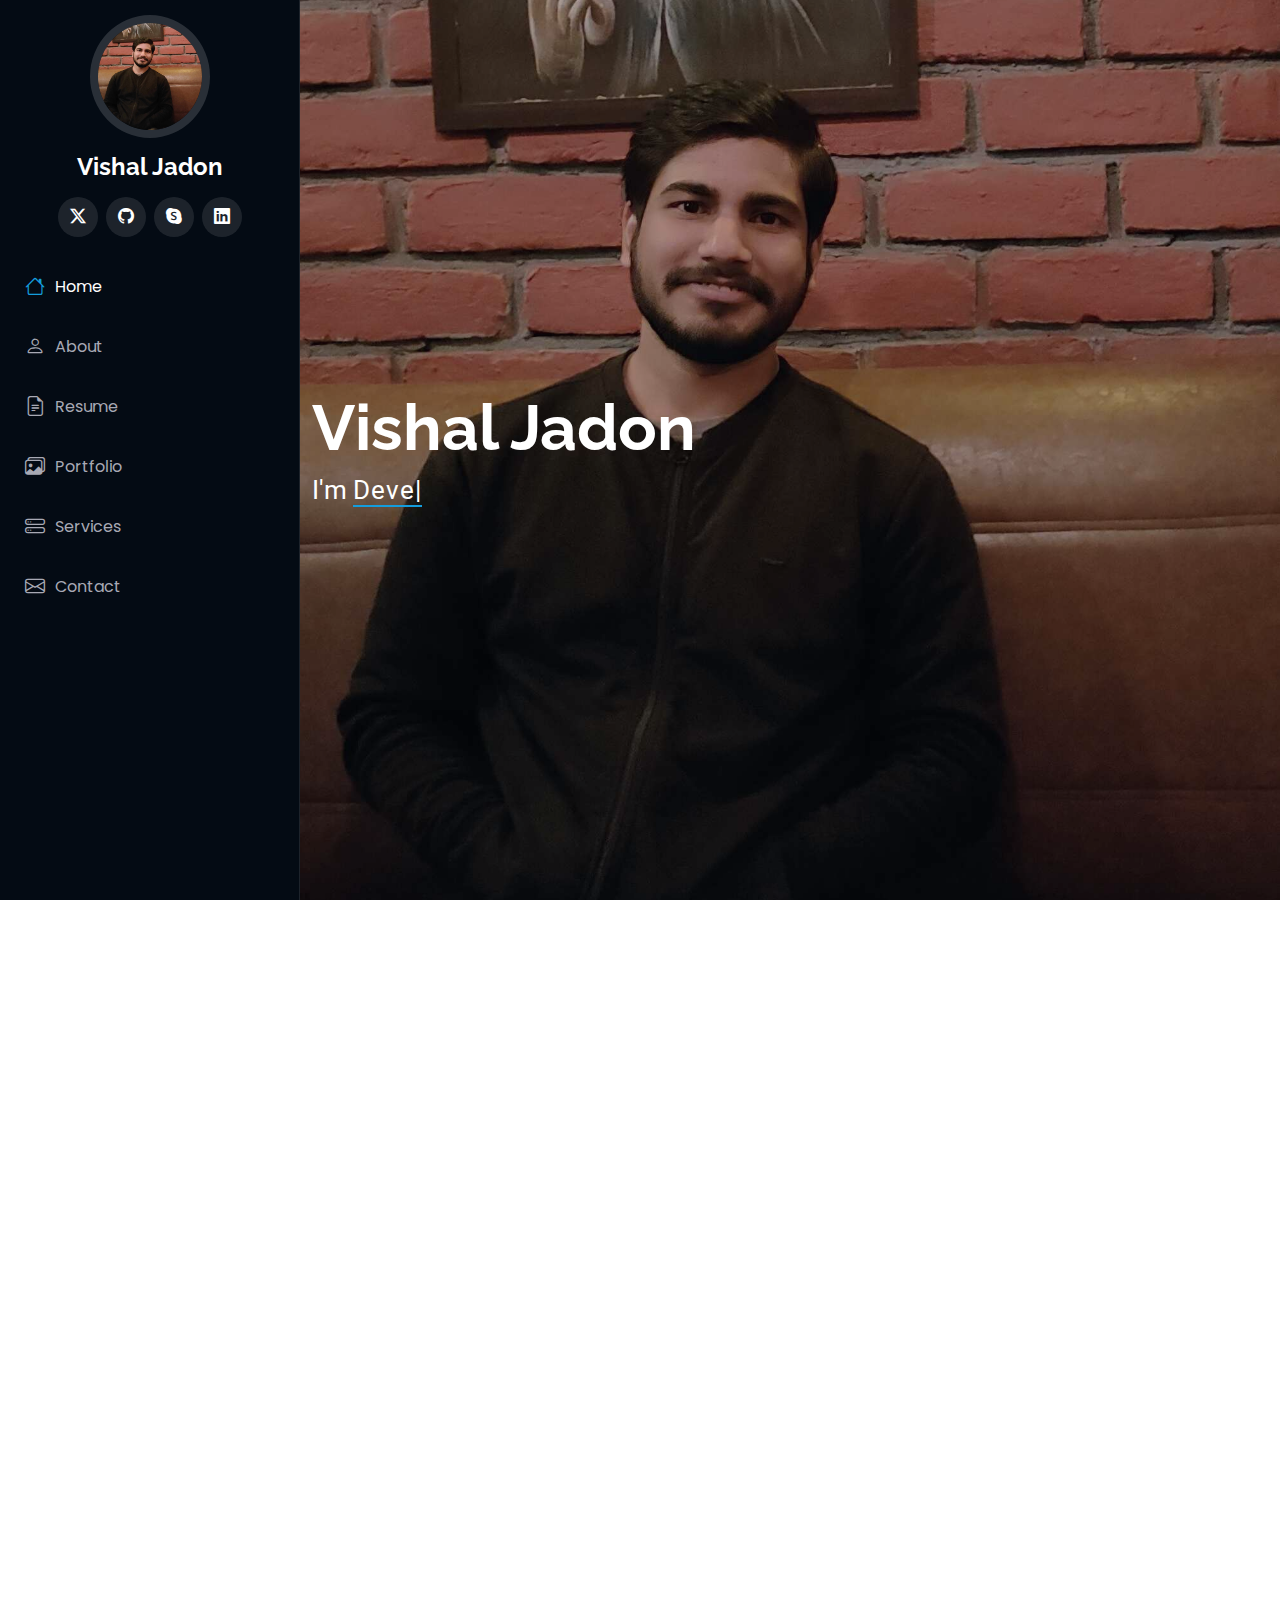
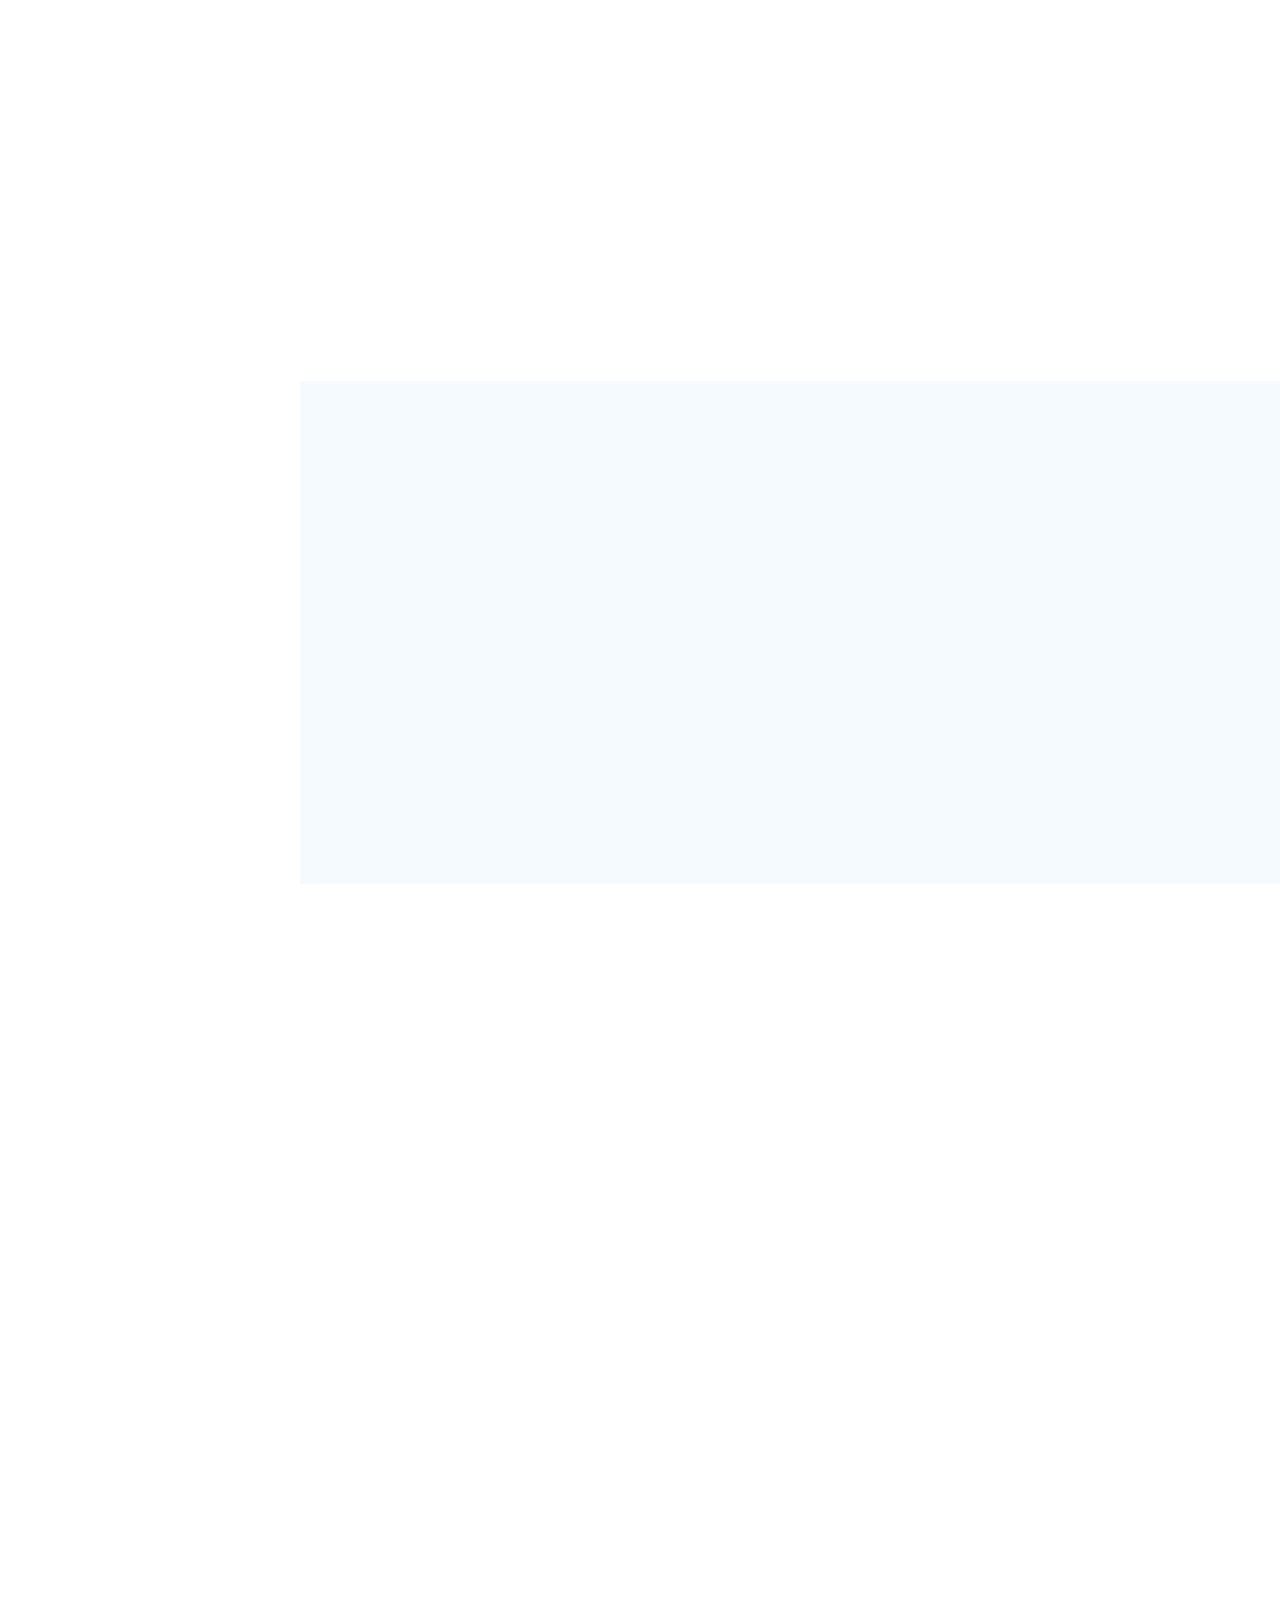
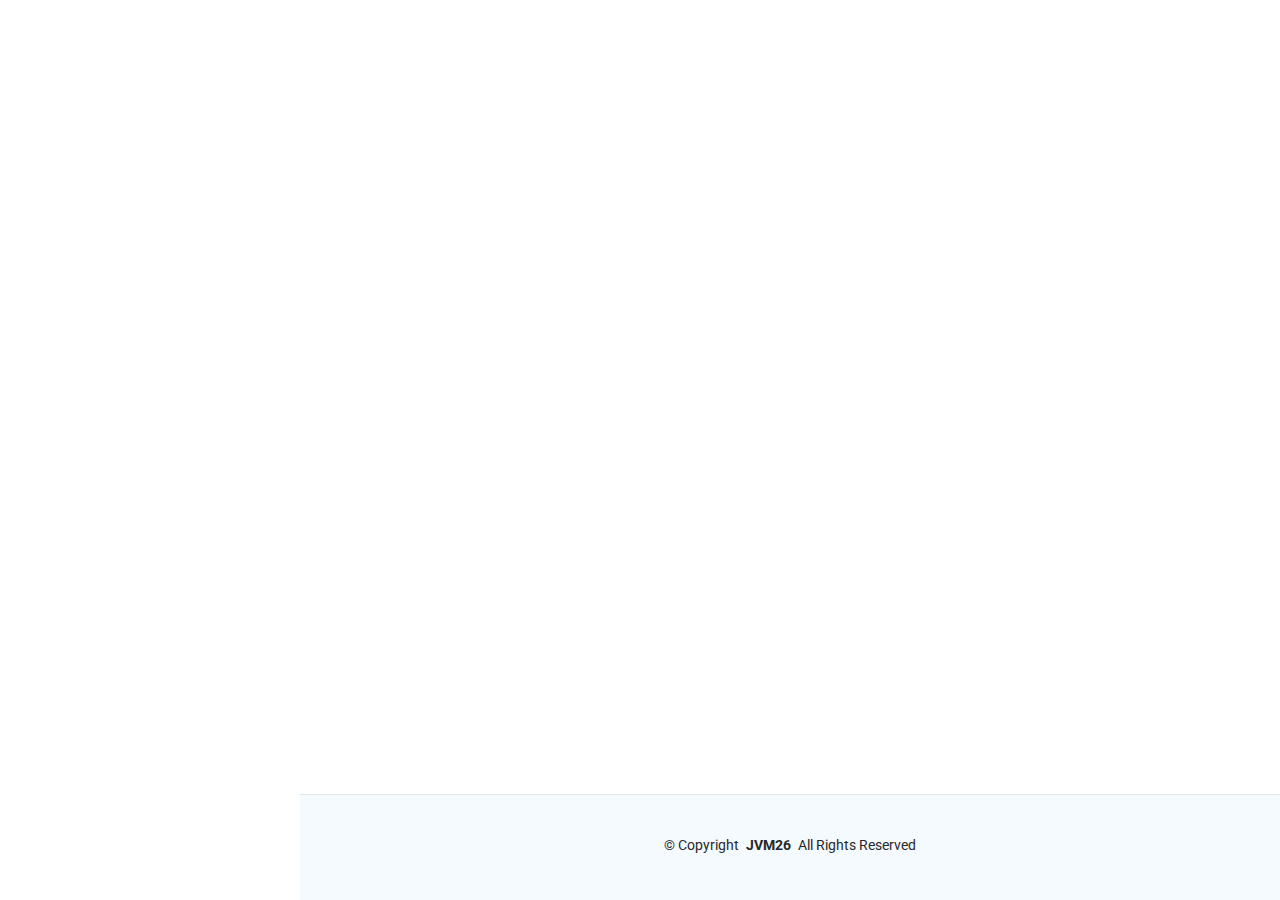
==== index.html @ 08cd3dbe "Merged unrelated histories" ====
<!DOCTYPE html>
<html lang="en">

<head>
  <meta charset="utf-8">
  <meta content="width=device-width, initial-scale=1.0" name="viewport">
  <title>Index - iPortfolio Bootstrap Template</title>
  <meta content="" name="description">
  <meta content="" name="keywords">

  <!-- Favicons -->
  <link href="assets/img/favicon.png" rel="icon">
  <link href="assets/img/apple-touch-icon.png" rel="apple-touch-icon">

  <!-- Fonts -->
  <link href="https://fonts.googleapis.com" rel="preconnect">
  <link href="https://fonts.gstatic.com" rel="preconnect" crossorigin>
  <link
    href="https://fonts.googleapis.com/css2?family=Roboto:ital,wght@0,100;0,300;0,400;0,500;0,700;0,900;1,100;1,300;1,400;1,500;1,700;1,900&family=Poppins:ital,wght@0,100;0,200;0,300;0,400;0,500;0,600;0,700;0,800;0,900;1,100;1,200;1,300;1,400;1,500;1,600;1,700;1,800;1,900&family=Raleway:ital,wght@0,100;0,200;0,300;0,400;0,500;0,600;0,700;0,800;0,900;1,100;1,200;1,300;1,400;1,500;1,600;1,700;1,800;1,900&display=swap"
    rel="stylesheet">

  <!-- Vendor CSS Files -->
  <link href="assets/vendor/bootstrap/css/bootstrap.min.css" rel="stylesheet">
  <link href="assets/vendor/bootstrap-icons/bootstrap-icons.css" rel="stylesheet">
  <link href="assets/vendor/aos/aos.css" rel="stylesheet">
  <link href="assets/vendor/glightbox/css/glightbox.min.css" rel="stylesheet">
  <link href="assets/vendor/swiper/swiper-bundle.min.css" rel="stylesheet">

  <!-- Main CSS File -->
  <link href="assets/css/main.css" rel="stylesheet">

  <!-- =======================================================
  * Template Name: iPortfolio
  * Template URL: https://bootstrapmade.com/iportfolio-bootstrap-portfolio-websites-template/
  * Updated: Jun 29 2024 with Bootstrap v5.3.3
  * Author: BootstrapMade.com
  * License: https://bootstrapmade.com/license/
  ======================================================== -->
</head>

<body class="index-page">

  <header id="header" class="header dark-background d-flex flex-column">
    <i class="header-toggle d-xl-none bi bi-list"></i>

    <div class="profile-img">
      <img src="assets/img/my-profile-img.jpg" alt="" class="img-fluid rounded-circle">
    </div>

    <a href="index.html" class="logo d-flex align-items-center justify-content-center">
      <!-- Uncomment the line below if you also wish to use an image logo -->
      <!-- <img src="assets/img/logo.png" alt=""> -->
      <h1 class="sitename">Vishal Jadon</h1>
    </a>

    <div class="social-links text-center">
      <a href="https://x.com/VishalT2050" class="twitter" target="_blank"><i class="bi bi-twitter-x"></i></a>
      <a href="https://github.com/vishuvj" target="_blank" class="github"><i class="bi bi-github"></i></a>
      <a href="https://join.skype.com/invite/tkbzYaJYuiQe" target="_blank" class="google-plus"><i
          class="bi bi-skype"></i></a>
      <a href="https://www.linkedin.com/in/vishal-jadon-115809195" target="_blank" class="linkedin"><i
          class="bi bi-linkedin"></i></a>
    </div>

    <nav id="navmenu" class="navmenu">
      <ul>
        <li><a href="#hero" class="active"><i class="bi bi-house navicon"></i>Home</a></li>
        <li><a href="#about"><i class="bi bi-person navicon"></i> About</a></li>
        <li><a href="#resume"><i class="bi bi-file-earmark-text navicon"></i> Resume</a></li>
        <li><a href="#portfolio"><i class="bi bi-images navicon"></i> Portfolio</a></li>
        <li><a href="#services"><i class="bi bi-hdd-stack navicon"></i> Services</a></li>
        <li class="dropdown" hidden><a href="#"><i class="bi bi-menu-button navicon"></i> <span>Dropdown</span> <i
              class="bi bi-chevron-down toggle-dropdown"></i></a>
          <ul>
            <li><a href="#">Dropdown 1</a></li>
            <li class="dropdown"><a href="#"><span>Deep Dropdown</span> <i
                  class="bi bi-chevron-down toggle-dropdown"></i></a>
              <ul>
                <li><a href="#">Deep Dropdown 1</a></li>
                <li><a href="#">Deep Dropdown 2</a></li>
                <li><a href="#">Deep Dropdown 3</a></li>
                <li><a href="#">Deep Dropdown 4</a></li>
                <li><a href="#">Deep Dropdown 5</a></li>
              </ul>
            </li>
            <li><a href="#">Dropdown 2</a></li>
            <li><a href="#">Dropdown 3</a></li>
            <li><a href="#">Dropdown 4</a></li>
          </ul>
        </li>
        <li><a href="#contact"><i class="bi bi-envelope navicon"></i> Contact</a></li>
      </ul>
    </nav>

  </header>

  <main class="main">

    <!-- Hero Section -->
    <section id="hero" class="hero section dark-background">

      <img src="assets/img/hero-bg.jpg" alt="" data-aos="fade-in" class="">

      <div class="container" data-aos="fade-up" data-aos-delay="100">
        <h2>Vishal Jadon</h2>
        <p>I'm <span class="typed" data-typed-items="Developer, Freelancer">Designer</span><span
            class="typed-cursor typed-cursor--blink" aria-hidden="true"></span><span
            class="typed-cursor typed-cursor--blink" aria-hidden="true"></span></p>
      </div>

    </section><!-- /Hero Section -->

    <!-- About Section -->
    <section id="about" class="about section">

      <!-- Section Title -->
      <div class="container section-title" data-aos="fade-up">
        <h2>About</h2>
        <p>Magnam dolores commodi suscipit. Necessitatibus eius consequatur ex aliquid fuga eum quidem. Sit sint
          consectetur velit. Quisquam quos quisquam cupiditate. Et nemo qui impedit suscipit alias ea. Quia fugiat sit
          in iste officiis commodi quidem hic quas.</p>
      </div><!-- End Section Title -->

      <div class="container" data-aos="fade-up" data-aos-delay="100">

        <div class="row gy-4 justify-content-center">
          <div class="col-lg-4">
            <img src="assets/img/my-profile-img.jpg" class="img-fluid" alt="">
          </div>
          <div class="col-lg-8 content">
            <h2>UI/UX Designer &amp; Web Developer.</h2>
            <p class="fst-italic py-3">
              Lorem ipsum dolor sit amet, consectetur adipiscing elit, sed do eiusmod tempor incididunt ut labore et
              dolore
              magna aliqua.
            </p>
            <div class="row">
              <div class="col-lg-6">
                <ul>
                  <li><i class="bi bi-chevron-right"></i> <strong>Birthday:</strong> <span>1 May 1995</span></li>
                  <li><i class="bi bi-chevron-right"></i> <strong>Website:</strong> <span>www.example.com</span></li>
                  <li><i class="bi bi-chevron-right"></i> <strong>Phone:</strong> <span>+123 456 7890</span></li>
                  <li><i class="bi bi-chevron-right"></i> <strong>City:</strong> <span>New York, USA</span></li>
                </ul>
              </div>
              <div class="col-lg-6">
                <ul>
                  <li><i class="bi bi-chevron-right"></i> <strong>Age:</strong> <span>30</span></li>
                  <li><i class="bi bi-chevron-right"></i> <strong>Degree:</strong> <span>Master</span></li>
                  <li><i class="bi bi-chevron-right"></i> <strong>Email:</strong> <span>email@example.com</span></li>
                  <li><i class="bi bi-chevron-right"></i> <strong>Freelance:</strong> <span>Available</span></li>
                </ul>
              </div>
            </div>
            <p class="py-3">
              Officiis eligendi itaque labore et dolorum mollitia officiis optio vero. Quisquam sunt adipisci omnis et
              ut. Nulla accusantium dolor incidunt officia tempore. Et eius omnis.
              Cupiditate ut dicta maxime officiis quidem quia. Sed et consectetur qui quia repellendus itaque neque.
            </p>
          </div>
        </div>

      </div>

    </section><!-- /About Section -->

    <!-- Stats Section -->
    <section id="stats" class="stats section">

      <div class="container" data-aos="fade-up" data-aos-delay="100">

        <div class="row gy-4">

          <!-- <div class="col-lg-3 col-md-6">
            <div class="stats-item">
              <i class="bi bi-emoji-smile"></i>
              <span data-purecounter-start="0" data-purecounter-end="232" data-purecounter-duration="1"
                class="purecounter"></span>
              <p><strong>Happy Clients</strong> <span>consequuntur quae</span></p>
            </div>
          </div> -->

          <div class="col-lg-3 col-md-6">
            <div class="stats-item">
              <i class="bi bi-journal-richtext"></i>
              <span data-purecounter-start="0" data-purecounter-end="4" data-purecounter-duration="1"
                class="purecounter"></span>
              <p><strong>Projects</strong> <span>adipisci atque cum quia aut</span></p>
            </div>
          </div>

        </div>

      </div>

    </section><!-- /Stats Section -->

    <!-- Skills Section -->
    <section id="skills" class="skills section light-background">

      <!-- Section Title -->
      <div class="container section-title" data-aos="fade-up">
        <h2>Skills</h2>
        <p>Necessitatibus eius consequatur ex aliquid fuga eum quidem sint consectetur velit</p>
      </div><!-- End Section Title -->

      <div class="container" data-aos="fade-up" data-aos-delay="100">

        <div class="row skills-content skills-animation">

          <div class="col-lg-6">

            <div class="progress">
              <span class="skill"><span>HTML</span> <i class="val">100%</i></span>
              <div class="progress-bar-wrap">
                <div class="progress-bar" role="progressbar" aria-valuenow="100" aria-valuemin="0" aria-valuemax="100">
                </div>
              </div>
            </div><!-- End Skills Item -->

            <div class="progress">
              <span class="skill"><span>CSS</span> <i class="val">90%</i></span>
              <div class="progress-bar-wrap">
                <div class="progress-bar" role="progressbar" aria-valuenow="90" aria-valuemin="0" aria-valuemax="100">
                </div>
              </div>
            </div><!-- End Skills Item -->

            <div class="progress">
              <span class="skill"><span>Java</span> <i class="val">75%</i></span>
              <div class="progress-bar-wrap">
                <div class="progress-bar" role="progressbar" aria-valuenow="75" aria-valuemin="0" aria-valuemax="100">
                </div>
              </div>
            </div><!-- End Skills Item -->

          </div>

          <div class="col-lg-6">

            <div class="progress">
              <span class="skill"><span>Kotlin</span> <i class="val">80%</i></span>
              <div class="progress-bar-wrap">
                <div class="progress-bar" role="progressbar" aria-valuenow="80" aria-valuemin="0" aria-valuemax="100">
                </div>
              </div>
            </div><!-- End Skills Item -->

            <div class="progress">
              <span class="skill"><span>XML</span> <i class="val">90%</i></span>
              <div class="progress-bar-wrap">
                <div class="progress-bar" role="progressbar" aria-valuenow="90" aria-valuemin="0" aria-valuemax="100">
                </div>
              </div>
            </div><!-- End Skills Item -->

            <div class="progress">
              <span class="skill"><span>Android Development</span> <i class="val">55%</i></span>
              <div class="progress-bar-wrap">
                <div class="progress-bar" role="progressbar" aria-valuenow="55" aria-valuemin="0" aria-valuemax="100">
                </div>
              </div>
            </div><!-- End Skills Item -->

          </div>

        </div>

      </div>

    </section><!-- /Skills Section -->

    <!-- Resume Section -->
    <section id="resume" class="resume section">

      <!-- Section Title -->
      <div class="container section-title" data-aos="fade-up">
        <h2>Resume</h2>
        <p>Dedicated Software Engineer with over 2 years of hands-on experience in Android development, specializing in
          Firebase integration and RESTful API implementation. Demonstrated proficiency in designing and developing
          robust, scalable mobile applications. Seeking to leverage expertise and drive innovation as part of the
          dynamic team at Appzlogic.</p>
      </div><!-- End Section Title -->

      <div class="container">

        <div class="row">

          <div class="col-lg-6" data-aos="fade-up" data-aos-delay="100">
            <h3 class="resume-title">Sumary</h3>

            <div class="resume-item pb-0">
              <h4>Brandon Johnson</h4>
              <p><em>Innovative and deadline-driven Graphic Designer with 3+ years of experience designing and
                  developing user-centered digital/print marketing material from initial concept to final, polished
                  deliverable.</em></p>
              <ul>
                <li>Portland par 127,Orlando, FL</li>
                <li>(123) 456-7891</li>
                <li>alice.barkley@example.com</li>
              </ul>
            </div><!-- Edn Resume Item -->

            <h3 class="resume-title">Education</h3>
            <div class="resume-item">
              <h4>Bachelor of Technology - Computer Science</h4>
              <h5>2018 - 2021</h5>
              <p><em>Maharshi Dayanand University, Rohtak, Haryana</em></p>
              <p>Qui deserunt veniam. Et sed aliquam labore tempore sed quisquam iusto autem sit. Ea vero voluptatum qui
                ut dignissimos deleniti nerada porti sand markend</p>
            </div><!-- Edn Resume Item -->

            <div class="resume-item">
              <h4>Polytechnic Diploma - Computer Science</h4>
              <h5>2015 - 2018</h5>
              <p><em>Himalayan University, Arunachal Pradesh</em></p>
              <p>Quia nobis sequi est occaecati aut. Repudiandae et iusto quae reiciendis et quis Eius vel ratione eius
                unde vitae rerum voluptates asperiores voluptatem Earum molestiae consequatur neque etlon sader mart
                dila</p>
            </div><!-- Edn Resume Item -->

          </div>

          <div class="col-lg-6" data-aos="fade-up" data-aos-delay="200">
            <h3 class="resume-title">Professional Experience</h3>
            <div class="resume-item">
              <h4>Software Developer</h4>
              <h5>2021 - Present</h5>
              <p><em>Noida - Uttar Pradesh, India</em></p>
              <ul>
                <li>Lead in the design, development, and implementation of the graphic, layout, and production
                  communication materials</li>
                <li>Delegate tasks to the 7 members of the design team and provide counsel on all aspects of the
                  project. </li>
                <li>Supervise the assessment of all graphic materials in order to ensure quality and accuracy of the
                  design</li>
                <li>Oversee the efficient use of production project budgets ranging from $2,000 - $25,000</li>
              </ul>
            </div><!-- Edn Resume Item -->

            <div class="resume-item">
              <h4>Graphic design specialist</h4>
              <h5>2017 - 2018</h5>
              <p><em>Stepping Stone Advertising, New York, NY</em></p>
              <ul>
                <li>Developed numerous marketing programs (logos, brochures,infographics, presentations, and
                  advertisements).</li>
                <li>Managed up to 5 projects or tasks at a given time while under pressure</li>
                <li>Recommended and consulted with clients on the most appropriate graphic design</li>
                <li>Created 4+ design presentations and proposals a month for clients and account managers</li>
              </ul>
            </div><!-- Edn Resume Item -->

          </div>

        </div>

      </div>

    </section><!-- /Resume Section -->

    <!-- Portfolio Section -->
    <section id="portfolio" class="portfolio section light-background">

      <!-- Section Title -->
      <div class="container section-title" data-aos="fade-up">
        <h2>Portfolio</h2>
        <p>Magnam dolores commodi suscipit. Necessitatibus eius consequatur ex aliquid fuga eum quidem. Sit sint
          consectetur velit. Quisquam quos quisquam cupiditate. Et nemo qui impedit suscipit alias ea. Quia fugiat sit
          in iste officiis commodi quidem hic quas.</p>
      </div><!-- End Section Title -->

      <div class="container">

        <div class="isotope-layout" data-default-filter="*" data-layout="masonry" data-sort="original-order">

          <ul class="portfolio-filters isotope-filters" data-aos="fade-up" data-aos-delay="100">
            <!-- <li data-filter="*" class="filter-active">All</li> -->
            <li data-filter=".filter-app">App</li>
            <!-- <li data-filter=".filter-product">Product</li>
            <li data-filter=".filter-branding">Branding</li>
            <li data-filter=".filter-books">Books</li> -->
          </ul><!-- End Portfolio Filters -->

          <div class="row gy-4 isotope-container" data-aos="fade-up" data-aos-delay="200">

            <div class="col-lg-4 col-md-6 portfolio-item isotope-item filter-app">
              <div class="portfolio-content h-100">
                <img src="assets/img/portfolio/app-1.png" class="img-fluid" alt="">
                <div class="portfolio-info">
                  <h4>Parkar Spot</h4>
                  <p>Parkar is a parking application, Where user can find parking nearby and upload </p>
                  <a href="assets/img/portfolio/app-1.jpg" title="App 1" data-gallery="portfolio-gallery-app"
                    class="glightbox preview-link"><i class="bi bi-zoom-in"></i></a>
                  <a href="portfolio-details.html" title="More Details" class="details-link"><i
                      class="bi bi-link-45deg"></i></a>
                </div>
              </div>
            </div><!-- End Portfolio Item -->

            <div class="col-lg-4 col-md-6 portfolio-item isotope-item filter-app">
              <div class="portfolio-content h-100">
                <img src="assets/img/portfolio/app-2.jpg" class="img-fluid" alt="">
                <div class="portfolio-info">
                  <h4>Turno</h4>
                  <p>Turno is a food order application</p>
                  <a href="assets/img/portfolio/app-2.jpg" title="App 2" data-gallery="portfolio-gallery-app"
                    class="glightbox preview-link"><i class="bi bi-zoom-in"></i></a>
                  <a href="portfolio-details.html" title="More Details" class="details-link"><i
                      class="bi bi-link-45deg"></i></a>
                </div>
              </div>
            </div><!-- End Portfolio Item -->


            <div class="col-lg-4 col-md-6 portfolio-item isotope-item filter-app">
              <div class="portfolio-content h-100">
                <img src="assets/img/portfolio/app-3.jpg" class="img-fluid" alt="">
                <div class="portfolio-info">
                  <h4>Wellness Wits</h4>
                  <p>Wellness is a Health care applicaiton</p>
                  <a href="assets/img/portfolio/app-3.jpg" title="App 3" data-gallery="portfolio-gallery-app"
                    class="glightbox preview-link"><i class="bi bi-zoom-in"></i></a>
                  <a href="portfolio-details.html" title="More Details" class="details-link"><i
                      class="bi bi-link-45deg"></i></a>
                </div>
              </div>
            </div><!-- End Portfolio Item -->
          </div><!-- End Portfolio Container -->

        </div>

      </div>

    </section><!-- /Portfolio Section -->

    <!-- Services Section -->
    <section id="services" class="services section">

      <!-- Section Title -->
      <div class="container section-title" data-aos="fade-up">
        <h2>Services</h2>
        <p>Magnam dolores commodi suscipit. Necessitatibus eius consequatur ex aliquid fuga eum quidem. Sit sint
          consectetur velit. Quisquam quos quisquam cupiditate. Et nemo qui impedit suscipit alias ea. Quia fugiat sit
          in iste officiis commodi quidem hic quas.</p>
      </div><!-- End Section Title -->

      <div class="container">

        <div class="row gy-4">

          <div class="col-lg-4 col-md-6 service-item d-flex" data-aos="fade-up" data-aos-delay="100">
            <div class="icon flex-shrink-0"><i class="bi bi-briefcase"></i></div>
            <div>
              <h4 class="title"><a href="service-details.html" class="stretched-link">Lorem Ipsum</a></h4>
              <p class="description">Voluptatum deleniti atque corrupti quos dolores et quas molestias excepturi sint
                occaecati cupiditate non provident</p>
            </div>
          </div>
          <!-- End Service Item -->

          <div class="col-lg-4 col-md-6 service-item d-flex" data-aos="fade-up" data-aos-delay="200">
            <div class="icon flex-shrink-0"><i class="bi bi-card-checklist"></i></div>
            <div>
              <h4 class="title"><a href="service-details.html" class="stretched-link">Dolor Sitema</a></h4>
              <p class="description">Minim veniam, quis nostrud exercitation ullamco laboris nisi ut aliquip ex ea
                commodo consequat tarad limino ata</p>
            </div>
          </div><!-- End Service Item -->

          <div class="col-lg-4 col-md-6 service-item d-flex" data-aos="fade-up" data-aos-delay="300">
            <div class="icon flex-shrink-0"><i class="bi bi-bar-chart"></i></div>
            <div>
              <h4 class="title"><a href="service-details.html" class="stretched-link">Sed ut perspiciatis</a></h4>
              <p class="description">Duis aute irure dolor in reprehenderit in voluptate velit esse cillum dolore eu
                fugiat nulla pariatur</p>
            </div>
          </div><!-- End Service Item -->

          <div class="col-lg-4 col-md-6 service-item d-flex" data-aos="fade-up" data-aos-delay="400">
            <div class="icon flex-shrink-0"><i class="bi bi-binoculars"></i></div>
            <div>
              <h4 class="title"><a href="service-details.html" class="stretched-link">Magni Dolores</a></h4>
              <p class="description">Excepteur sint occaecat cupidatat non proident, sunt in culpa qui officia deserunt
                mollit anim id est laborum</p>
            </div>
          </div><!-- End Service Item -->

          <div class="col-lg-4 col-md-6 service-item d-flex" data-aos="fade-up" data-aos-delay="500">
            <div class="icon flex-shrink-0"><i class="bi bi-brightness-high"></i></div>
            <div>
              <h4 class="title"><a href="service-details.html" class="stretched-link">Nemo Enim</a></h4>
              <p class="description">At vero eos et accusamus et iusto odio dignissimos ducimus qui blanditiis
                praesentium voluptatum deleniti atque</p>
            </div>
          </div><!-- End Service Item -->

          <div class="col-lg-4 col-md-6 service-item d-flex" data-aos="fade-up" data-aos-delay="600">
            <div class="icon flex-shrink-0"><i class="bi bi-calendar4-week"></i></div>
            <div>
              <h4 class="title"><a href="service-details.html" class="stretched-link">Eiusmod Tempor</a></h4>
              <p class="description">Et harum quidem rerum facilis est et expedita distinctio. Nam libero tempore, cum
                soluta nobis est eligendi</p>
            </div>
          </div><!-- End Service Item -->

        </div>

      </div>

    </section><!-- /Services Section -->

    <!-- Contact Section -->
    <section id="contact" class="contact section">

      <!-- Section Title -->
      <div class="container section-title" data-aos="fade-up">
        <h2>Contact</h2>
        <p>Necessitatibus eius consequatur ex aliquid fuga eum quidem sint consectetur velit</p>
      </div><!-- End Section Title -->

      <div class="container" data-aos="fade-up" data-aos-delay="100">

        <div class="row gy-4">

          <div class="col-lg-5">

            <div class="info-wrap">
              <div class="info-item d-flex" data-aos="fade-up" data-aos-delay="200">
                <i class="bi bi-geo-alt flex-shrink-0"></i>
                <div>
                  <h3>Address</h3>
                  <p>A108 Adam Street, New York, NY 535022</p>
                </div>
              </div><!-- End Info Item -->

              <div class="info-item d-flex" data-aos="fade-up" data-aos-delay="300">
                <i class="bi bi-telephone flex-shrink-0"></i>
                <div>
                  <h3>Call Us</h3>
                  <p>+1 5589 55488 55</p>
                </div>
              </div><!-- End Info Item -->

              <div class="info-item d-flex" data-aos="fade-up" data-aos-delay="400">
                <i class="bi bi-envelope flex-shrink-0"></i>
                <div>
                  <h3>Email Us</h3>
                  <p>info@example.com</p>
                </div>
              </div><!-- End Info Item -->

              <iframe
                src="https://www.google.com/maps/embed?pb=!1m14!1m8!1m3!1d48389.78314118045!2d-74.006138!3d40.710059!3m2!1i1024!2i768!4f13.1!3m3!1m2!1s0x89c25a22a3bda30d%3A0xb89d1fe6bc499443!2sDowntown%20Conference%20Center!5e0!3m2!1sen!2sus!4v1676961268712!5m2!1sen!2sus"
                frameborder="0" style="border:0; width: 100%; height: 270px;" allowfullscreen="" loading="lazy"
                referrerpolicy="no-referrer-when-downgrade"></iframe>
            </div>
          </div>

          <div class="col-lg-7">
            <form action="forms/contact.php" method="post" class="php-email-form" data-aos="fade-up"
              data-aos-delay="200">
              <div class="row gy-4">

                <div class="col-md-6">
                  <label for="name-field" class="pb-2">Your Name</label>
                  <input type="text" name="name" id="name-field" class="form-control" required="">
                </div>

                <div class="col-md-6">
                  <label for="email-field" class="pb-2">Your Email</label>
                  <input type="email" class="form-control" name="email" id="email-field" required="">
                </div>

                <div class="col-md-12">
                  <label for="subject-field" class="pb-2">Subject</label>
                  <input type="text" class="form-control" name="subject" id="subject-field" required="">
                </div>

                <div class="col-md-12">
                  <label for="message-field" class="pb-2">Message</label>
                  <textarea class="form-control" name="message" rows="10" id="message-field" required=""></textarea>
                </div>

                <div class="col-md-12 text-center">
                  <div class="loading">Loading</div>
                  <div class="error-message"></div>
                  <div class="sent-message">Your message has been sent. Thank you!</div>

                  <button type="submit">Send Message</button>
                </div>

              </div>
            </form>
          </div><!-- End Contact Form -->

        </div>

      </div>

    </section><!-- /Contact Section -->

  </main>

  <footer id="footer" class="footer position-relative light-background">

    <div class="container">
      <div class="copyright text-center ">
        <p>© <span>Copyright</span> <strong class="px-1 sitename">JVM26</strong> <span>All Rights Reserved</span>
        </p>
      </div>
      <div class="credits">
        <!-- All the links in the footer should remain intact. -->
        <!-- You can delete the links only if you've purchased the pro version. -->
        <!-- Licensing information: https://bootstrapmade.com/license/ -->
        <!-- Purchase the pro version with working PHP/AJAX contact form: [buy-url] -->
      </div>
    </div>

  </footer>

  <!-- Scroll Top -->
  <a href="#" id="scroll-top" class="scroll-top d-flex align-items-center justify-content-center"><i
      class="bi bi-arrow-up-short"></i></a>

  <!-- Preloader -->
  <div id="preloader"></div>

  <!-- Vendor JS Files -->
  <script src="assets/vendor/bootstrap/js/bootstrap.bundle.min.js"></script>
  <script src="assets/vendor/php-email-form/validate.js"></script>
  <script src="assets/vendor/aos/aos.js"></script>
  <script src="assets/vendor/typed.js/typed.umd.js"></script>
  <script src="assets/vendor/purecounter/purecounter_vanilla.js"></script>
  <script src="assets/vendor/waypoints/noframework.waypoints.js"></script>
  <script src="assets/vendor/glightbox/js/glightbox.min.js"></script>
  <script src="assets/vendor/imagesloaded/imagesloaded.pkgd.min.js"></script>
  <script src="assets/vendor/isotope-layout/isotope.pkgd.min.js"></script>
  <script src="assets/vendor/swiper/swiper-bundle.min.js"></script>

  <!-- Main JS File -->
  <script src="assets/js/main.js"></script>

</body>

</html>
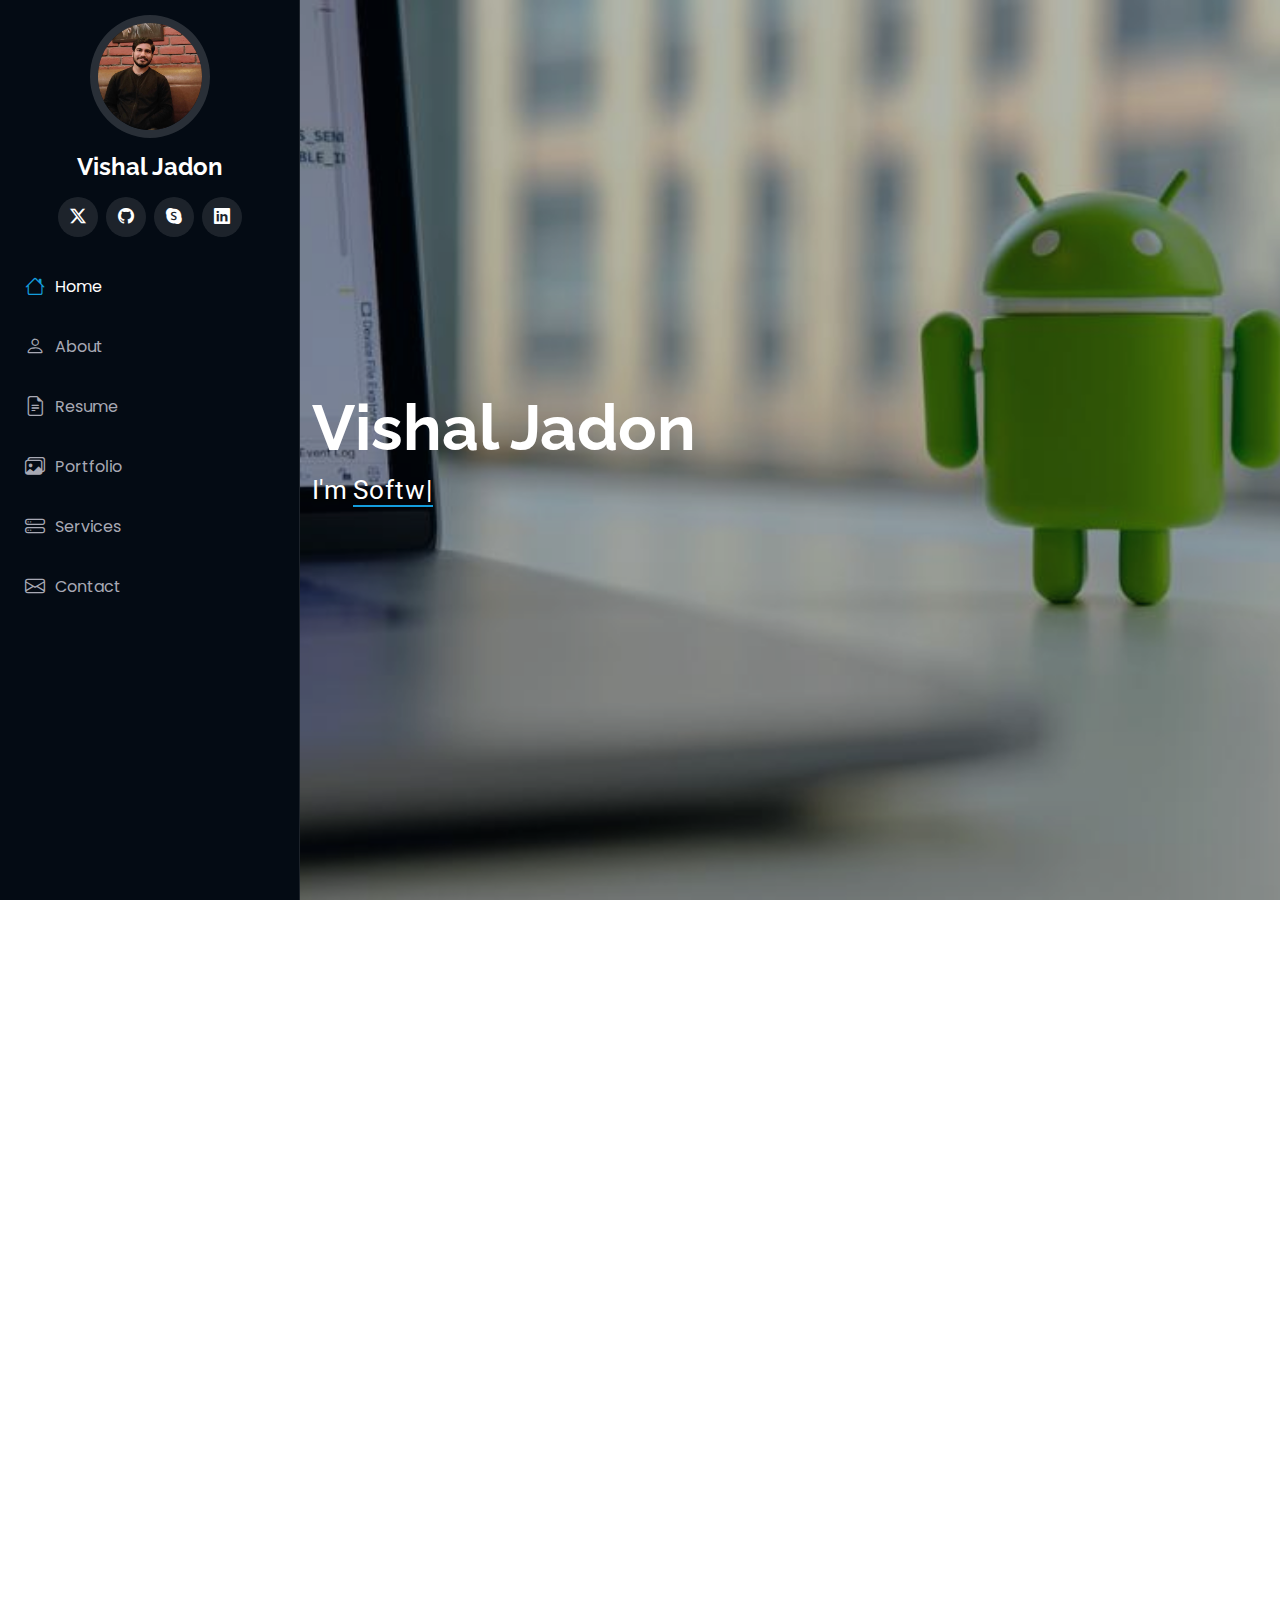
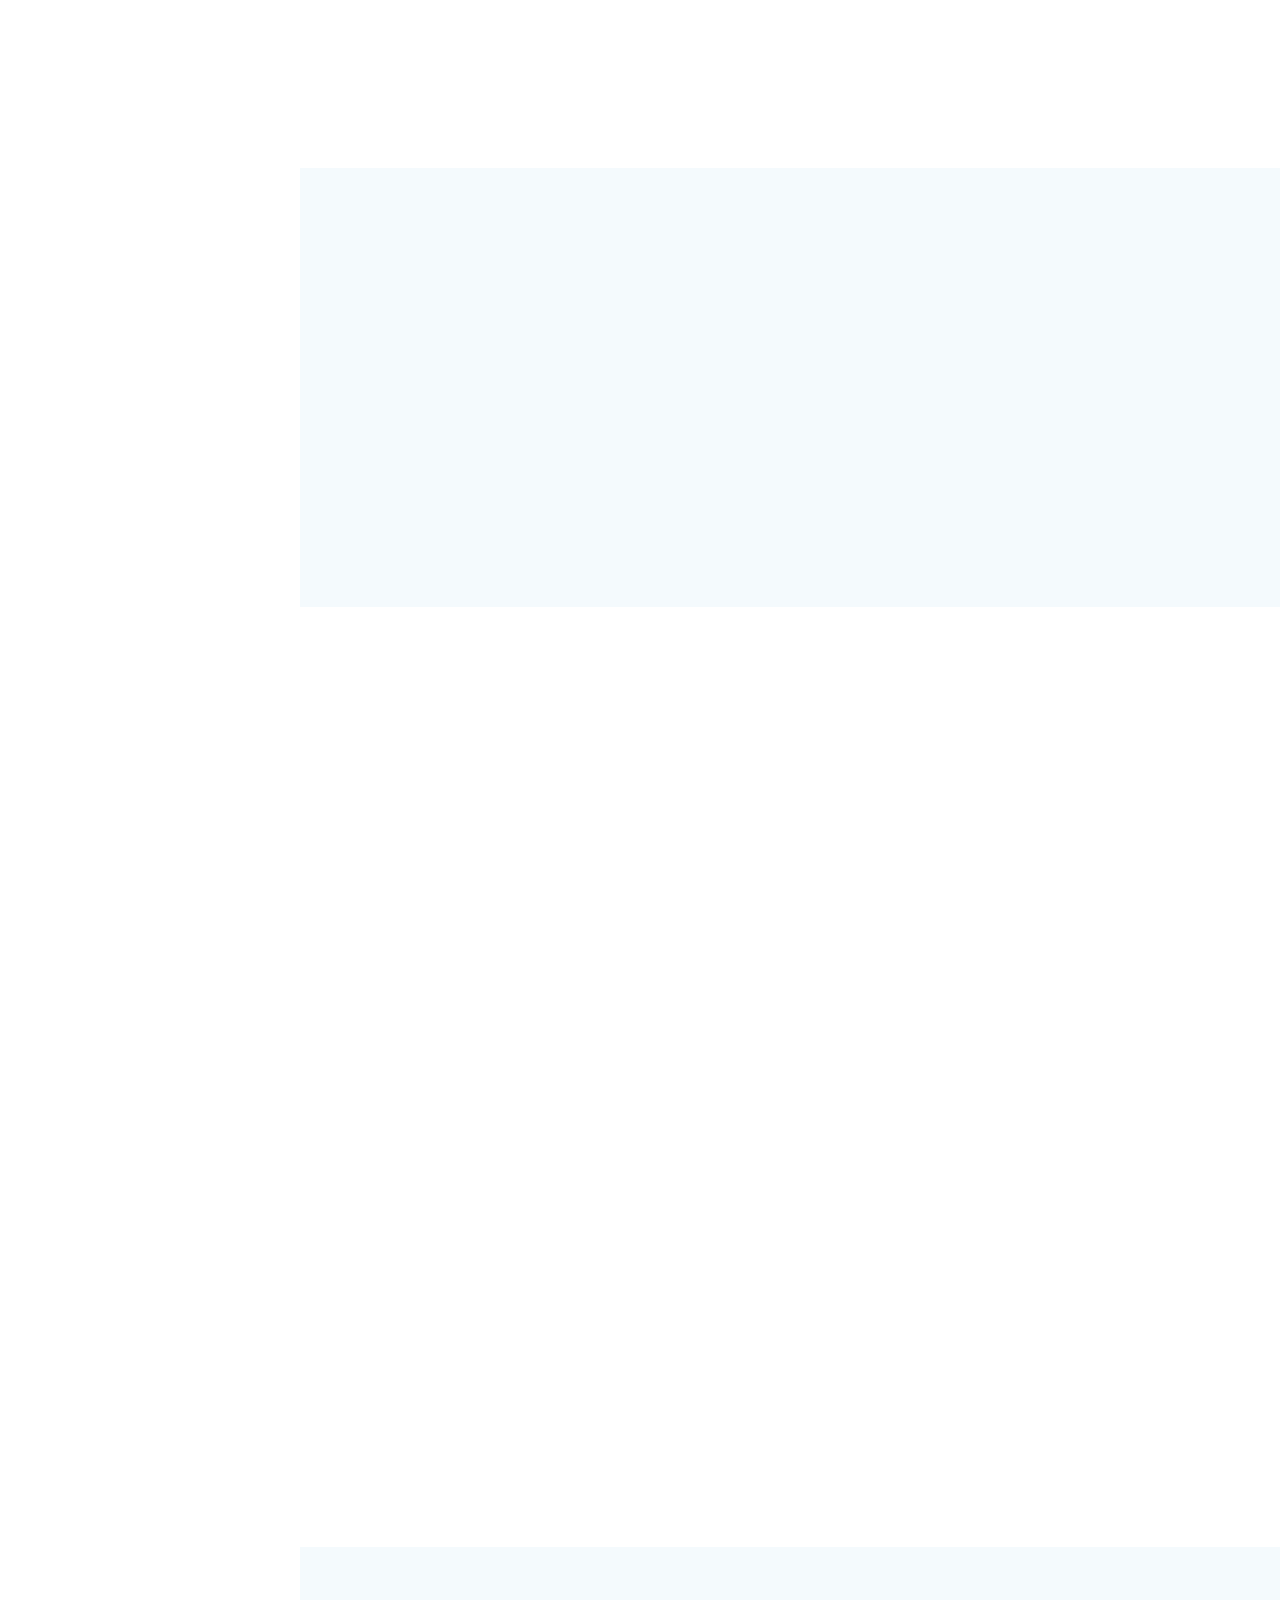
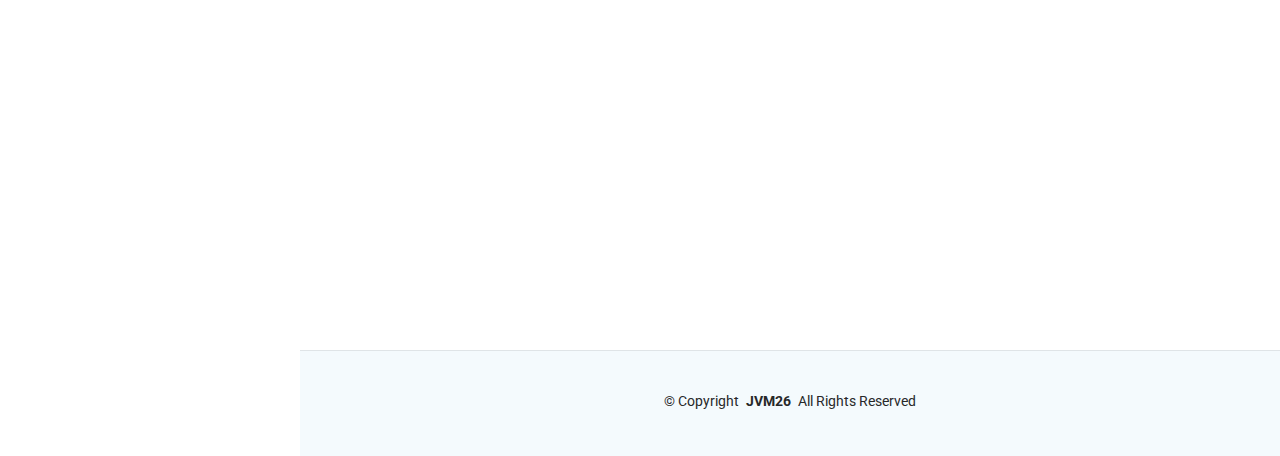
==== commit c8cdaf43: "updated contact details" ====
--- a/index.html
+++ b/index.html
@@ -69,25 +69,7 @@
         <li><a href="#resume"><i class="bi bi-file-earmark-text navicon"></i> Resume</a></li>
         <li><a href="#portfolio"><i class="bi bi-images navicon"></i> Portfolio</a></li>
         <li><a href="#services"><i class="bi bi-hdd-stack navicon"></i> Services</a></li>
-        <li class="dropdown" hidden><a href="#"><i class="bi bi-menu-button navicon"></i> <span>Dropdown</span> <i
-              class="bi bi-chevron-down toggle-dropdown"></i></a>
-          <ul>
-            <li><a href="#">Dropdown 1</a></li>
-            <li class="dropdown"><a href="#"><span>Deep Dropdown</span> <i
-                  class="bi bi-chevron-down toggle-dropdown"></i></a>
-              <ul>
-                <li><a href="#">Deep Dropdown 1</a></li>
-                <li><a href="#">Deep Dropdown 2</a></li>
-                <li><a href="#">Deep Dropdown 3</a></li>
-                <li><a href="#">Deep Dropdown 4</a></li>
-                <li><a href="#">Deep Dropdown 5</a></li>
-              </ul>
-            </li>
-            <li><a href="#">Dropdown 2</a></li>
-            <li><a href="#">Dropdown 3</a></li>
-            <li><a href="#">Dropdown 4</a></li>
-          </ul>
-        </li>
+
         <li><a href="#contact"><i class="bi bi-envelope navicon"></i> Contact</a></li>
       </ul>
     </nav>
@@ -103,7 +85,7 @@
 
       <div class="container" data-aos="fade-up" data-aos-delay="100">
         <h2>Vishal Jadon</h2>
-        <p>I'm <span class="typed" data-typed-items="Developer, Freelancer">Designer</span><span
+        <p>I'm <span class="typed" data-typed-items="Developer, Freelancer">Software Developer</span><span
             class="typed-cursor typed-cursor--blink" aria-hidden="true"></span><span
             class="typed-cursor typed-cursor--blink" aria-hidden="true"></span></p>
       </div>
@@ -116,50 +98,23 @@
       <!-- Section Title -->
       <div class="container section-title" data-aos="fade-up">
         <h2>About</h2>
-        <p>Magnam dolores commodi suscipit. Necessitatibus eius consequatur ex aliquid fuga eum quidem. Sit sint
-          consectetur velit. Quisquam quos quisquam cupiditate. Et nemo qui impedit suscipit alias ea. Quia fugiat sit
-          in iste officiis commodi quidem hic quas.</p>
+        <p><b>I’m</b> Vishal Jadon, a passionate Software Engineer with over 3 years of professional experience in
+          Android
+          development.<br>My expertise lies in creating robust and user-centric mobile applications with modern
+          technologies like <i>Kotlin, Java, Firebase, and RESTful APIs, MVVM Architecture, Retrofit.</i><br>
+          <br>Throughout my journey, I’ve successfully developed and delivered innovative projects, including food
+          ordering apps, hairstyling platforms, and health-related applications. With a keen eye for UI/UX design and a
+          knack for
+          integrating advanced features like Google Maps, Stripe Payments, and video uploads, I ensure every app I build
+          offers seamless functionality and outstanding performance.<br><br>
+
+          I thrive on solving complex problems and take pride in collaborating with teams using Git, Bitbucket, and
+          agile project management tools like Trello, Jira, and Redmine. Currently, I’m enhancing urban parking
+          experiences with my personal project, Pakar, which simplifies parking space booking and sharing.<br><br>
+          I’m always looking for opportunities to push technological boundaries and create meaningful digital solutions
+          that improve lives.
+        </p>
       </div><!-- End Section Title -->
-
-      <div class="container" data-aos="fade-up" data-aos-delay="100">
-
-        <div class="row gy-4 justify-content-center">
-          <div class="col-lg-4">
-            <img src="assets/img/my-profile-img.jpg" class="img-fluid" alt="">
-          </div>
-          <div class="col-lg-8 content">
-            <h2>UI/UX Designer &amp; Web Developer.</h2>
-            <p class="fst-italic py-3">
-              Lorem ipsum dolor sit amet, consectetur adipiscing elit, sed do eiusmod tempor incididunt ut labore et
-              dolore
-              magna aliqua.
-            </p>
-            <div class="row">
-              <div class="col-lg-6">
-                <ul>
-                  <li><i class="bi bi-chevron-right"></i> <strong>Birthday:</strong> <span>1 May 1995</span></li>
-                  <li><i class="bi bi-chevron-right"></i> <strong>Website:</strong> <span>www.example.com</span></li>
-                  <li><i class="bi bi-chevron-right"></i> <strong>Phone:</strong> <span>+123 456 7890</span></li>
-                  <li><i class="bi bi-chevron-right"></i> <strong>City:</strong> <span>New York, USA</span></li>
-                </ul>
-              </div>
-              <div class="col-lg-6">
-                <ul>
-                  <li><i class="bi bi-chevron-right"></i> <strong>Age:</strong> <span>30</span></li>
-                  <li><i class="bi bi-chevron-right"></i> <strong>Degree:</strong> <span>Master</span></li>
-                  <li><i class="bi bi-chevron-right"></i> <strong>Email:</strong> <span>email@example.com</span></li>
-                  <li><i class="bi bi-chevron-right"></i> <strong>Freelance:</strong> <span>Available</span></li>
-                </ul>
-              </div>
-            </div>
-            <p class="py-3">
-              Officiis eligendi itaque labore et dolorum mollitia officiis optio vero. Quisquam sunt adipisci omnis et
-              ut. Nulla accusantium dolor incidunt officia tempore. Et eius omnis.
-              Cupiditate ut dicta maxime officiis quidem quia. Sed et consectetur qui quia repellendus itaque neque.
-            </p>
-          </div>
-        </div>
-
       </div>
 
     </section><!-- /About Section -->
@@ -170,16 +125,6 @@
       <div class="container" data-aos="fade-up" data-aos-delay="100">
 
         <div class="row gy-4">
-
-          <!-- <div class="col-lg-3 col-md-6">
-            <div class="stats-item">
-              <i class="bi bi-emoji-smile"></i>
-              <span data-purecounter-start="0" data-purecounter-end="232" data-purecounter-duration="1"
-                class="purecounter"></span>
-              <p><strong>Happy Clients</strong> <span>consequuntur quae</span></p>
-            </div>
-          </div> -->
-
           <div class="col-lg-3 col-md-6">
             <div class="stats-item">
               <i class="bi bi-journal-richtext"></i>
@@ -201,7 +146,6 @@
       <!-- Section Title -->
       <div class="container section-title" data-aos="fade-up">
         <h2>Skills</h2>
-        <p>Necessitatibus eius consequatur ex aliquid fuga eum quidem sint consectetur velit</p>
       </div><!-- End Section Title -->
 
       <div class="container" data-aos="fade-up" data-aos-delay="100">
@@ -209,7 +153,6 @@
         <div class="row skills-content skills-animation">
 
           <div class="col-lg-6">
-
             <div class="progress">
               <span class="skill"><span>HTML</span> <i class="val">100%</i></span>
               <div class="progress-bar-wrap">
@@ -276,10 +219,6 @@
       <!-- Section Title -->
       <div class="container section-title" data-aos="fade-up">
         <h2>Resume</h2>
-        <p>Dedicated Software Engineer with over 2 years of hands-on experience in Android development, specializing in
-          Firebase integration and RESTful API implementation. Demonstrated proficiency in designing and developing
-          robust, scalable mobile applications. Seeking to leverage expertise and drive innovation as part of the
-          dynamic team at Appzlogic.</p>
       </div><!-- End Section Title -->
 
       <div class="container">
@@ -287,45 +226,39 @@
         <div class="row">
 
           <div class="col-lg-6" data-aos="fade-up" data-aos-delay="100">
-            <h3 class="resume-title">Sumary</h3>
-
             <div class="resume-item pb-0">
-              <h4>Brandon Johnson</h4>
-              <p><em>Innovative and deadline-driven Graphic Designer with 3+ years of experience designing and
-                  developing user-centered digital/print marketing material from initial concept to final, polished
-                  deliverable.</em></p>
+              <h4>Vishal Jadon</h4>
+              <p><em>Dedicated Software Engineer with 3 years of hands-on experience in Android development,
+                  specializing in creating robust, scalable mobile applications. Proven expertise in Firebase
+                  integration, RESTful APIs, and delivering seamless user experiences. Adept at driving innovation and
+                  collaboration in dynamic team environments. Passionate about building impactful solutions that solve
+                  real-world problems. </em></p>
               <ul>
-                <li>Portland par 127,Orlando, FL</li>
-                <li>(123) 456-7891</li>
-                <li>alice.barkley@example.com</li>
+                <li>Gurugram, India</li>
+                <li>+91 90584 25659</li>
+                <li>vjjmd2050@gmail.com</li>
               </ul>
-            </div><!-- Edn Resume Item -->
+            </div>
 
             <h3 class="resume-title">Education</h3>
             <div class="resume-item">
               <h4>Bachelor of Technology - Computer Science</h4>
               <h5>2018 - 2021</h5>
               <p><em>Maharshi Dayanand University, Rohtak, Haryana</em></p>
-              <p>Qui deserunt veniam. Et sed aliquam labore tempore sed quisquam iusto autem sit. Ea vero voluptatum qui
-                ut dignissimos deleniti nerada porti sand markend</p>
-            </div><!-- Edn Resume Item -->
+            </div>
 
             <div class="resume-item">
               <h4>Polytechnic Diploma - Computer Science</h4>
               <h5>2015 - 2018</h5>
               <p><em>Himalayan University, Arunachal Pradesh</em></p>
-              <p>Quia nobis sequi est occaecati aut. Repudiandae et iusto quae reiciendis et quis Eius vel ratione eius
-                unde vitae rerum voluptates asperiores voluptatem Earum molestiae consequatur neque etlon sader mart
-                dila</p>
-            </div><!-- Edn Resume Item -->
-
+            </div>
           </div>
 
           <div class="col-lg-6" data-aos="fade-up" data-aos-delay="200">
             <h3 class="resume-title">Professional Experience</h3>
             <div class="resume-item">
               <h4>Software Developer</h4>
-              <h5>2021 - Present</h5>
+              <h5>2021 - 2024</h5>
               <p><em>Noida - Uttar Pradesh, India</em></p>
               <ul>
                 <li>Lead in the design, development, and implementation of the graphic, layout, and production
@@ -339,15 +272,14 @@
             </div><!-- Edn Resume Item -->
 
             <div class="resume-item">
-              <h4>Graphic design specialist</h4>
-              <h5>2017 - 2018</h5>
-              <p><em>Stepping Stone Advertising, New York, NY</em></p>
+              <h4>Internship</h4>
+              <h5>July 2019 - August 2019</h5>
+              <p><em>Larisa Realtech Pvt Ltd, Gurgaon, IN</em></p>
               <ul>
-                <li>Developed numerous marketing programs (logos, brochures,infographics, presentations, and
-                  advertisements).</li>
-                <li>Managed up to 5 projects or tasks at a given time while under pressure</li>
-                <li>Recommended and consulted with clients on the most appropriate graphic design</li>
-                <li>Created 4+ design presentations and proposals a month for clients and account managers</li>
+                <li>Acquired proficiency in HTML, CSS, and Bootstrap through intensive hands-on training during a
+                  1-month
+                  internship.</li>
+                <li>Demonstrated ability to design and develop responsive web pages using HTML and CSS.</li>
               </ul>
             </div><!-- Edn Resume Item -->
 
@@ -379,54 +311,53 @@
             <li data-filter=".filter-app">App</li>
             <!-- <li data-filter=".filter-product">Product</li>
             <li data-filter=".filter-branding">Branding</li>
-            <li data-filter=".filter-books">Books</li> -->
           </ul><!-- End Portfolio Filters -->
 
-          <div class="row gy-4 isotope-container" data-aos="fade-up" data-aos-delay="200">
-
-            <div class="col-lg-4 col-md-6 portfolio-item isotope-item filter-app">
-              <div class="portfolio-content h-100">
-                <img src="assets/img/portfolio/app-1.png" class="img-fluid" alt="">
-                <div class="portfolio-info">
-                  <h4>Parkar Spot</h4>
-                  <p>Parkar is a parking application, Where user can find parking nearby and upload </p>
-                  <a href="assets/img/portfolio/app-1.jpg" title="App 1" data-gallery="portfolio-gallery-app"
-                    class="glightbox preview-link"><i class="bi bi-zoom-in"></i></a>
-                  <a href="portfolio-details.html" title="More Details" class="details-link"><i
-                      class="bi bi-link-45deg"></i></a>
-                </div>
-              </div>
-            </div><!-- End Portfolio Item -->
-
-            <div class="col-lg-4 col-md-6 portfolio-item isotope-item filter-app">
-              <div class="portfolio-content h-100">
-                <img src="assets/img/portfolio/app-2.jpg" class="img-fluid" alt="">
-                <div class="portfolio-info">
-                  <h4>Turno</h4>
-                  <p>Turno is a food order application</p>
-                  <a href="assets/img/portfolio/app-2.jpg" title="App 2" data-gallery="portfolio-gallery-app"
-                    class="glightbox preview-link"><i class="bi bi-zoom-in"></i></a>
-                  <a href="portfolio-details.html" title="More Details" class="details-link"><i
-                      class="bi bi-link-45deg"></i></a>
-                </div>
-              </div>
-            </div><!-- End Portfolio Item -->
-
-
-            <div class="col-lg-4 col-md-6 portfolio-item isotope-item filter-app">
-              <div class="portfolio-content h-100">
-                <img src="assets/img/portfolio/app-3.jpg" class="img-fluid" alt="">
-                <div class="portfolio-info">
-                  <h4>Wellness Wits</h4>
-                  <p>Wellness is a Health care applicaiton</p>
-                  <a href="assets/img/portfolio/app-3.jpg" title="App 3" data-gallery="portfolio-gallery-app"
-                    class="glightbox preview-link"><i class="bi bi-zoom-in"></i></a>
-                  <a href="portfolio-details.html" title="More Details" class="details-link"><i
-                      class="bi bi-link-45deg"></i></a>
-                </div>
-              </div>
-            </div><!-- End Portfolio Item -->
-          </div><!-- End Portfolio Container -->
+            <div class="row gy-4 isotope-container" data-aos="fade-up" data-aos-delay="200">
+
+              <div class="col-lg-4 col-md-6 portfolio-item isotope-item filter-app">
+                <div class="portfolio-content h-100">
+                  <img src="assets/img/portfolio/app-1.png" class="img-fluid" alt="">
+                  <div class="portfolio-info">
+                    <h4>Parkar Spot</h4>
+                    <p>Parkar is a parking application, Where user can find parking nearby and upload </p>
+                    <a href="assets/img/portfolio/app-1.jpg" title="App 1" data-gallery="portfolio-gallery-app"
+                      class="glightbox preview-link"><i class="bi bi-zoom-in"></i></a>
+                    <a href="portfolio-details.html" title="More Details" class="details-link"><i
+                        class="bi bi-link-45deg"></i></a>
+                  </div>
+                </div>
+              </div><!-- End Portfolio Item -->
+
+              <div class="col-lg-4 col-md-6 portfolio-item isotope-item filter-app">
+                <div class="portfolio-content h-100">
+                  <img src="assets/img/portfolio/app-2.jpg" class="img-fluid" alt="">
+                  <div class="portfolio-info">
+                    <h4>Turno</h4>
+                    <p>Turno is a food order application</p>
+                    <a href="assets/img/portfolio/app-2.jpg" title="App 2" data-gallery="portfolio-gallery-app"
+                      class="glightbox preview-link"><i class="bi bi-zoom-in"></i></a>
+                    <a href="portfolio-details.html" title="More Details" class="details-link"><i
+                        class="bi bi-link-45deg"></i></a>
+                  </div>
+                </div>
+              </div><!-- End Portfolio Item -->
+
+
+              <div class="col-lg-4 col-md-6 portfolio-item isotope-item filter-app">
+                <div class="portfolio-content h-100">
+                  <img src="assets/img/portfolio/app-3.jpg" class="img-fluid" alt="">
+                  <div class="portfolio-info">
+                    <h4>Wellness Wits</h4>
+                    <p>Wellness is a Health care applicaiton</p>
+                    <a href="assets/img/portfolio/app-3.jpg" title="App 3" data-gallery="portfolio-gallery-app"
+                      class="glightbox preview-link"><i class="bi bi-zoom-in"></i></a>
+                    <a href="portfolio-details.html" title="More Details" class="details-link"><i
+                        class="bi bi-link-45deg"></i></a>
+                  </div>
+                </div>
+              </div><!-- End Portfolio Item -->
+            </div><!-- End Portfolio Container -->
 
         </div>
 
@@ -527,18 +458,13 @@
 
             <div class="info-wrap">
               <div class="info-item d-flex" data-aos="fade-up" data-aos-delay="200">
-                <i class="bi bi-geo-alt flex-shrink-0"></i>
-                <div>
-                  <h3>Address</h3>
-                  <p>A108 Adam Street, New York, NY 535022</p>
-                </div>
               </div><!-- End Info Item -->
 
               <div class="info-item d-flex" data-aos="fade-up" data-aos-delay="300">
                 <i class="bi bi-telephone flex-shrink-0"></i>
                 <div>
                   <h3>Call Us</h3>
-                  <p>+1 5589 55488 55</p>
+                  <p>+91 90584 25659</p>
                 </div>
               </div><!-- End Info Item -->
 
@@ -546,7 +472,7 @@
                 <i class="bi bi-envelope flex-shrink-0"></i>
                 <div>
                   <h3>Email Us</h3>
-                  <p>info@example.com</p>
+                  <p>vjjmd2050@gmail.com</p>
                 </div>
               </div><!-- End Info Item -->
 
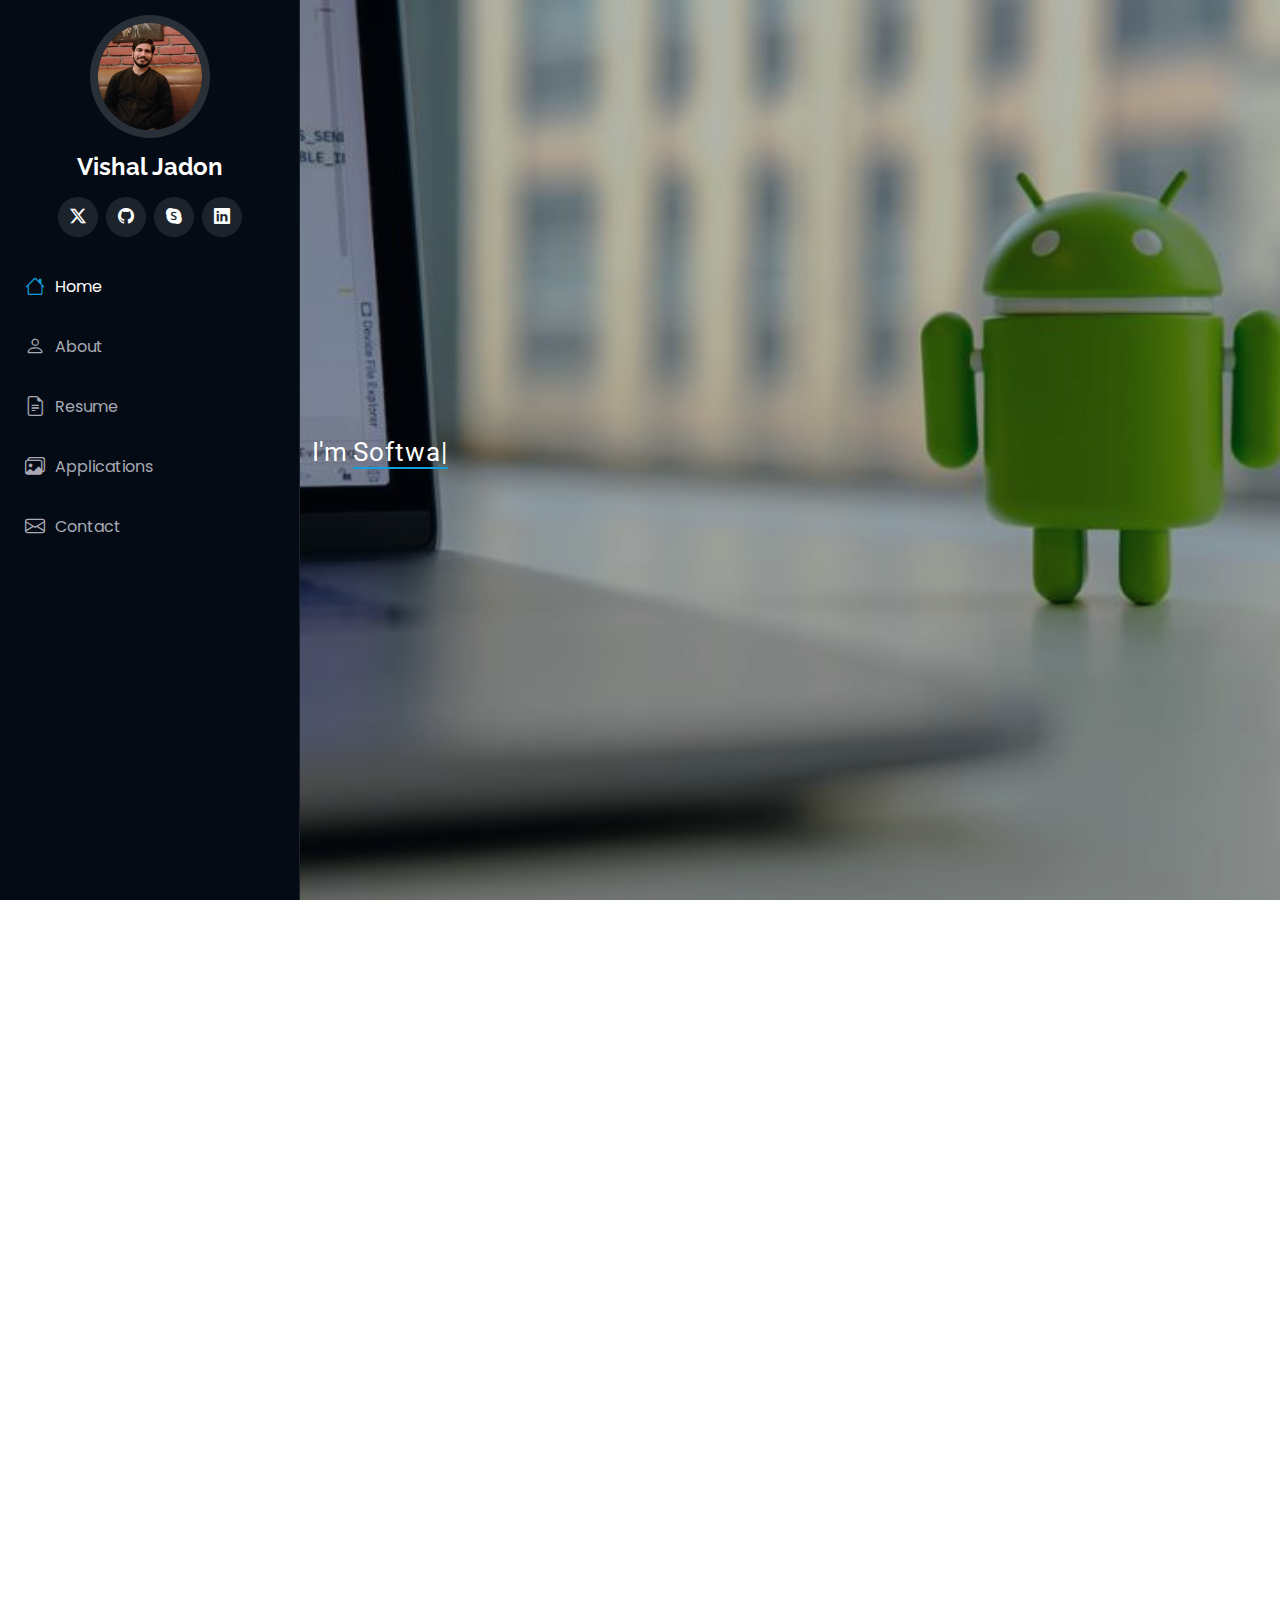
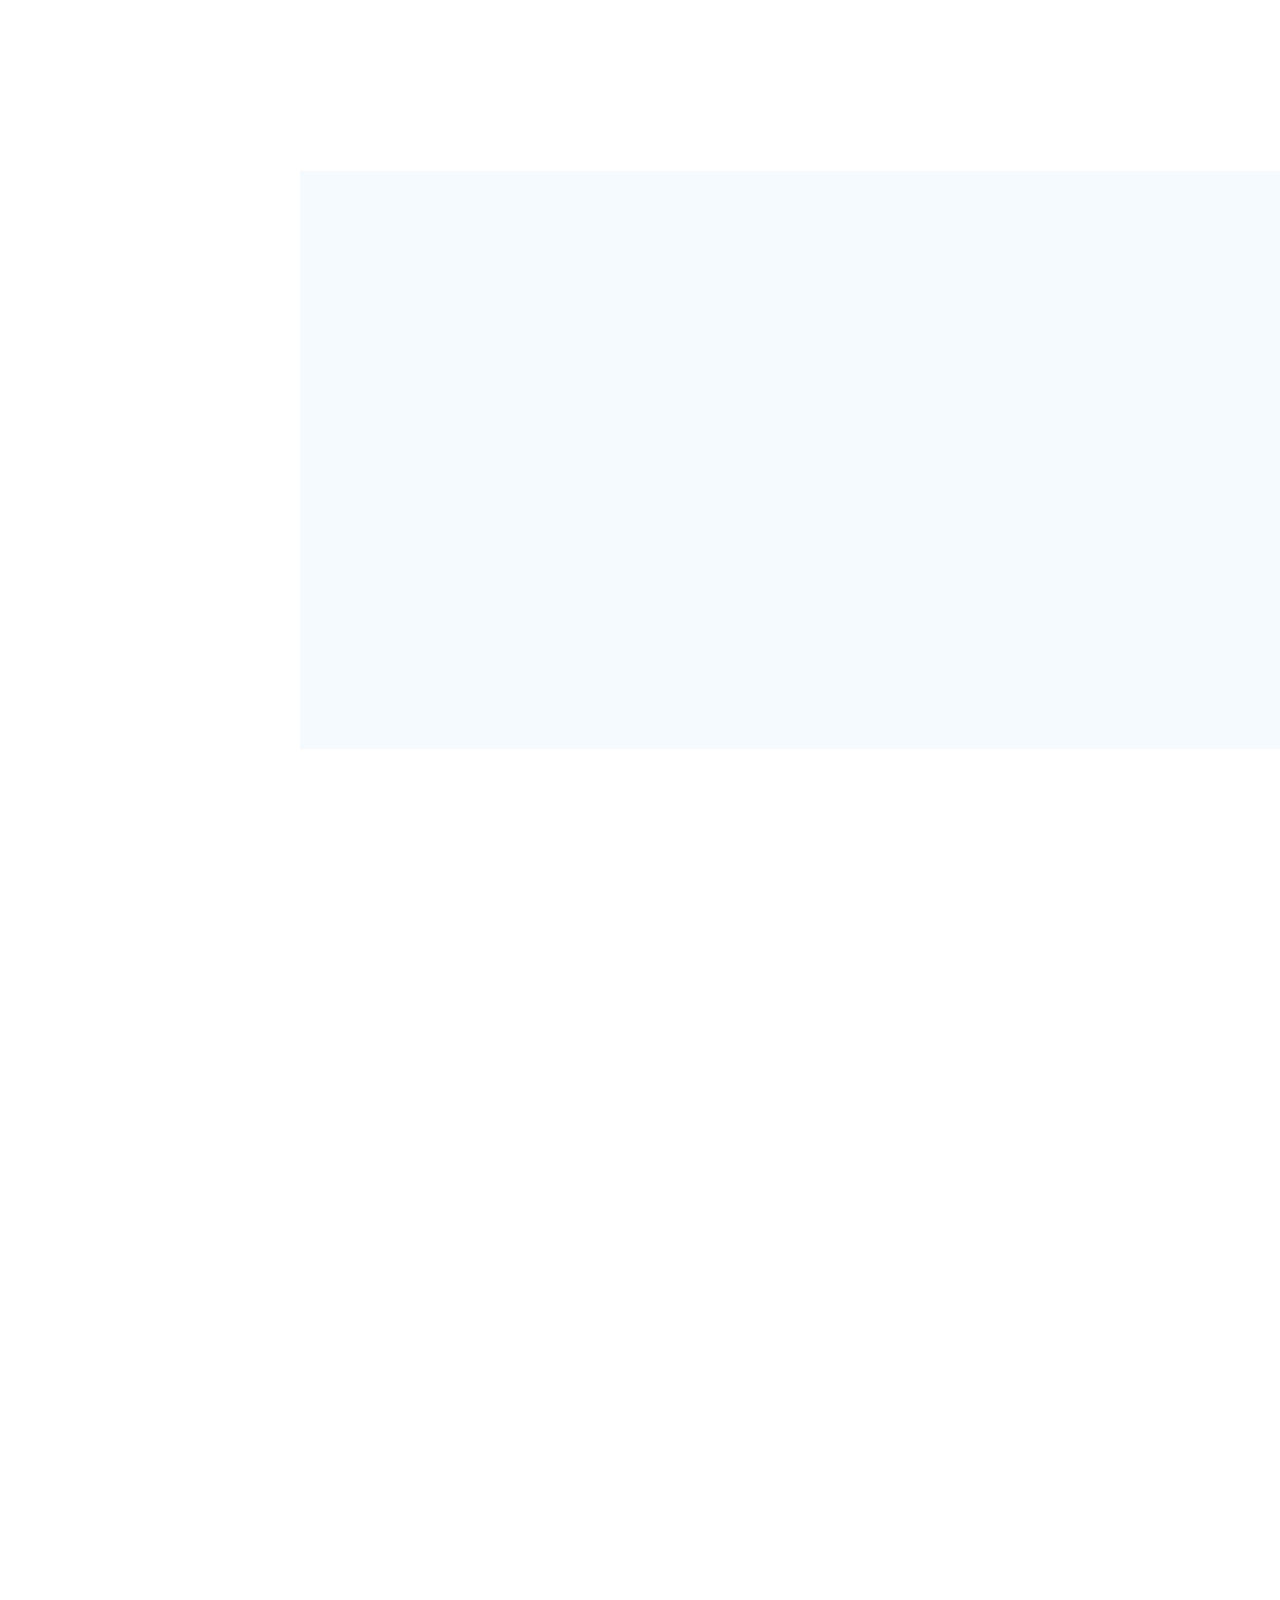
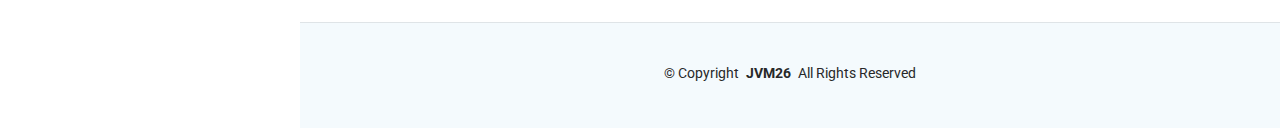
==== commit acbd5848: "fixes, add specific application details" ====
--- a/index.html
+++ b/index.html
@@ -4,7 +4,7 @@
 <head>
   <meta charset="utf-8">
   <meta content="width=device-width, initial-scale=1.0" name="viewport">
-  <title>Index - iPortfolio Bootstrap Template</title>
+  <title>Vishal Jadon</title>
   <meta content="" name="description">
   <meta content="" name="keywords">
 
@@ -28,14 +28,6 @@
 
   <!-- Main CSS File -->
   <link href="assets/css/main.css" rel="stylesheet">
-
-  <!-- =======================================================
-  * Template Name: iPortfolio
-  * Template URL: https://bootstrapmade.com/iportfolio-bootstrap-portfolio-websites-template/
-  * Updated: Jun 29 2024 with Bootstrap v5.3.3
-  * Author: BootstrapMade.com
-  * License: https://bootstrapmade.com/license/
-  ======================================================== -->
 </head>
 
 <body class="index-page">
@@ -67,9 +59,8 @@
         <li><a href="#hero" class="active"><i class="bi bi-house navicon"></i>Home</a></li>
         <li><a href="#about"><i class="bi bi-person navicon"></i> About</a></li>
         <li><a href="#resume"><i class="bi bi-file-earmark-text navicon"></i> Resume</a></li>
-        <li><a href="#portfolio"><i class="bi bi-images navicon"></i> Portfolio</a></li>
-        <li><a href="#services"><i class="bi bi-hdd-stack navicon"></i> Services</a></li>
-
+        <li><a href="#portfolio"><i class="bi bi-images navicon"></i> Applications</a></li>
+        <!-- <li><a href="#services"><i class="bi bi-hdd-stack navicon"></i> Services</a></li> -->
         <li><a href="#contact"><i class="bi bi-envelope navicon"></i> Contact</a></li>
       </ul>
     </nav>
@@ -84,7 +75,6 @@
       <img src="assets/img/hero-bg.jpg" alt="" data-aos="fade-in" class="">
 
       <div class="container" data-aos="fade-up" data-aos-delay="100">
-        <h2>Vishal Jadon</h2>
         <p>I'm <span class="typed" data-typed-items="Developer, Freelancer">Software Developer</span><span
             class="typed-cursor typed-cursor--blink" aria-hidden="true"></span><span
             class="typed-cursor typed-cursor--blink" aria-hidden="true"></span></p>
@@ -121,7 +111,6 @@
 
     <!-- Stats Section -->
     <section id="stats" class="stats section">
-
       <div class="container" data-aos="fade-up" data-aos-delay="100">
 
         <div class="row gy-4">
@@ -130,7 +119,7 @@
               <i class="bi bi-journal-richtext"></i>
               <span data-purecounter-start="0" data-purecounter-end="4" data-purecounter-duration="1"
                 class="purecounter"></span>
-              <p><strong>Projects</strong> <span>adipisci atque cum quia aut</span></p>
+              <p><strong>Projects</strong> <span>Innovative solutions designed and delivered successfully</span></p>
             </div>
           </div>
 
@@ -219,6 +208,7 @@
       <!-- Section Title -->
       <div class="container section-title" data-aos="fade-up">
         <h2>Resume</h2>
+        <a href="assets/resume.pdf" download="Vishal_Jadon_Resume" class="btn btn-primary">Download Resume</a>
       </div><!-- End Section Title -->
 
       <div class="container">
@@ -258,16 +248,17 @@
             <h3 class="resume-title">Professional Experience</h3>
             <div class="resume-item">
               <h4>Software Developer</h4>
-              <h5>2021 - 2024</h5>
+              <h5>Appzlogic Mobility Solutions Pvt. Ltd. <br><i>2021 - 2024</i></h5>
               <p><em>Noida - Uttar Pradesh, India</em></p>
               <ul>
-                <li>Lead in the design, development, and implementation of the graphic, layout, and production
-                  communication materials</li>
-                <li>Delegate tasks to the 7 members of the design team and provide counsel on all aspects of the
-                  project. </li>
-                <li>Supervise the assessment of all graphic materials in order to ensure quality and accuracy of the
-                  design</li>
-                <li>Oversee the efficient use of production project budgets ranging from $2,000 - $25,000</li>
+                <li>Developed and optimized Android applications for various industries, including food ordering,
+                  hairstyling, and healthcare, using Kotlin and Material Design principles.</li>
+                <li>Integrated third-party libraries, APIs, and payment gateways like Stripe, Firebase, and Rapid API to
+                  enhance app functionality. </li>
+                <li>Designed and implemented scalable UI/UX designs, performance optimization, and robust logic for
+                  seamless user experiences.</li>
+                <li>Collaborated with teams using Bitbucket for version control, handled end-to-end development, and
+                  ensured timely delivery through effective debugging and bug fixes.</li>
               </ul>
             </div><!-- Edn Resume Item -->
 
@@ -293,14 +284,10 @@
 
     <!-- Portfolio Section -->
     <section id="portfolio" class="portfolio section light-background">
-
-      <!-- Section Title -->
       <div class="container section-title" data-aos="fade-up">
-        <h2>Portfolio</h2>
-        <p>Magnam dolores commodi suscipit. Necessitatibus eius consequatur ex aliquid fuga eum quidem. Sit sint
-          consectetur velit. Quisquam quos quisquam cupiditate. Et nemo qui impedit suscipit alias ea. Quia fugiat sit
-          in iste officiis commodi quidem hic quas.</p>
-      </div><!-- End Section Title -->
+        <h2>Applications</h2>
+
+      </div>
 
       <div class="container">
 
@@ -308,138 +295,60 @@
 
           <ul class="portfolio-filters isotope-filters" data-aos="fade-up" data-aos-delay="100">
             <!-- <li data-filter="*" class="filter-active">All</li> -->
-            <li data-filter=".filter-app">App</li>
-            <!-- <li data-filter=".filter-product">Product</li>
-            <li data-filter=".filter-branding">Branding</li>
-          </ul><!-- End Portfolio Filters -->
-
-            <div class="row gy-4 isotope-container" data-aos="fade-up" data-aos-delay="200">
-
-              <div class="col-lg-4 col-md-6 portfolio-item isotope-item filter-app">
-                <div class="portfolio-content h-100">
-                  <img src="assets/img/portfolio/app-1.png" class="img-fluid" alt="">
-                  <div class="portfolio-info">
-                    <h4>Parkar Spot</h4>
-                    <p>Parkar is a parking application, Where user can find parking nearby and upload </p>
-                    <a href="assets/img/portfolio/app-1.jpg" title="App 1" data-gallery="portfolio-gallery-app"
-                      class="glightbox preview-link"><i class="bi bi-zoom-in"></i></a>
-                    <a href="portfolio-details.html" title="More Details" class="details-link"><i
-                        class="bi bi-link-45deg"></i></a>
-                  </div>
-                </div>
-              </div><!-- End Portfolio Item -->
-
-              <div class="col-lg-4 col-md-6 portfolio-item isotope-item filter-app">
-                <div class="portfolio-content h-100">
-                  <img src="assets/img/portfolio/app-2.jpg" class="img-fluid" alt="">
-                  <div class="portfolio-info">
-                    <h4>Turno</h4>
-                    <p>Turno is a food order application</p>
-                    <a href="assets/img/portfolio/app-2.jpg" title="App 2" data-gallery="portfolio-gallery-app"
-                      class="glightbox preview-link"><i class="bi bi-zoom-in"></i></a>
-                    <a href="portfolio-details.html" title="More Details" class="details-link"><i
-                        class="bi bi-link-45deg"></i></a>
-                  </div>
-                </div>
-              </div><!-- End Portfolio Item -->
-
-
-              <div class="col-lg-4 col-md-6 portfolio-item isotope-item filter-app">
-                <div class="portfolio-content h-100">
-                  <img src="assets/img/portfolio/app-3.jpg" class="img-fluid" alt="">
-                  <div class="portfolio-info">
-                    <h4>Wellness Wits</h4>
-                    <p>Wellness is a Health care applicaiton</p>
-                    <a href="assets/img/portfolio/app-3.jpg" title="App 3" data-gallery="portfolio-gallery-app"
-                      class="glightbox preview-link"><i class="bi bi-zoom-in"></i></a>
-                    <a href="portfolio-details.html" title="More Details" class="details-link"><i
-                        class="bi bi-link-45deg"></i></a>
-                  </div>
-                </div>
-              </div><!-- End Portfolio Item -->
-            </div><!-- End Portfolio Container -->
+            <!-- <li data-filter=".filter-app"><b>App</b></li> -->
+          </ul>
+
+          <div class="row gy-4 isotope-container" data-aos="fade-up" data-aos-delay="200">
+
+            <div class="col-lg-4 col-md-6 portfolio-item isotope-item filter-app">
+              <div class="portfolio-content h-100">
+                <img src="assets/img/portfolio/app-1.png" class="img-fluid" alt="parkarspot">
+                <div class="portfolio-info">
+                  <h4>Parkar Spot</h4>
+                  <p>Parkar is a parking application, Where user can find parking nearby and upload </p>
+                  <a href="assets/img/portfolio/app-1.png" title="App 1" data-gallery="portfolio-gallery-app"
+                    class="glightbox preview-link"><i class="bi bi-zoom-in"></i></a>
+                  <a href="portfolio-details.html?app=parkar" title="More Details" class="details-link"><i
+                      class="bi bi-link-45deg"></i></a>
+
+                </div>
+              </div>
+            </div><!-- End Portfolio Item -->
+
+            <div class="col-lg-4 col-md-6 portfolio-item isotope-item filter-app">
+              <div class="portfolio-content h-100">
+                <img src="assets/img/portfolio/app-2.png" class="img-fluid" alt="Turno">
+                <div class="portfolio-info">
+                  <h4>Turno</h4>
+                  <p>Turno is a food order application</p>
+                  <a href="assets/img/portfolio/app-2.png" title="App 2" data-gallery="portfolio-gallery-app"
+                    class="glightbox preview-link"><i class="bi bi-zoom-in"></i></a>
+                  <a href="portfolio-details.html?app=turno" title="More Details" class="details-link"><i
+                      class="bi bi-link-45deg"></i></a>
+                </div>
+              </div>
+            </div><!-- End Portfolio Item -->
+
+            <div class="col-lg-4 col-md-6 portfolio-item isotope-item filter-app">
+              <div class="portfolio-content h-100">
+                <img src="assets/img/portfolio/app-3.png" class="img-fluid" alt="wellneswits">
+                <div class="portfolio-info">
+                  <h4>Wellness Wits</h4>
+                  <p>Wellness is a Health care applicaiton</p>
+                  <a href="assets/img/portfolio/app-3.png" title="App 3" data-gallery="portfolio-gallery-app"
+                    class="glightbox preview-link"><i class="bi bi-zoom-in"></i></a>
+                  <a href="portfolio-details.html?app=wellness" title="More Details" class="details-link"><i
+                      class="bi bi-link-45deg"></i></a>
+                </div>
+              </div>
+            </div><!-- End Portfolio Item -->
+          </div><!-- End Portfolio Container -->
 
         </div>
 
       </div>
 
     </section><!-- /Portfolio Section -->
-
-    <!-- Services Section -->
-    <section id="services" class="services section">
-
-      <!-- Section Title -->
-      <div class="container section-title" data-aos="fade-up">
-        <h2>Services</h2>
-        <p>Magnam dolores commodi suscipit. Necessitatibus eius consequatur ex aliquid fuga eum quidem. Sit sint
-          consectetur velit. Quisquam quos quisquam cupiditate. Et nemo qui impedit suscipit alias ea. Quia fugiat sit
-          in iste officiis commodi quidem hic quas.</p>
-      </div><!-- End Section Title -->
-
-      <div class="container">
-
-        <div class="row gy-4">
-
-          <div class="col-lg-4 col-md-6 service-item d-flex" data-aos="fade-up" data-aos-delay="100">
-            <div class="icon flex-shrink-0"><i class="bi bi-briefcase"></i></div>
-            <div>
-              <h4 class="title"><a href="service-details.html" class="stretched-link">Lorem Ipsum</a></h4>
-              <p class="description">Voluptatum deleniti atque corrupti quos dolores et quas molestias excepturi sint
-                occaecati cupiditate non provident</p>
-            </div>
-          </div>
-          <!-- End Service Item -->
-
-          <div class="col-lg-4 col-md-6 service-item d-flex" data-aos="fade-up" data-aos-delay="200">
-            <div class="icon flex-shrink-0"><i class="bi bi-card-checklist"></i></div>
-            <div>
-              <h4 class="title"><a href="service-details.html" class="stretched-link">Dolor Sitema</a></h4>
-              <p class="description">Minim veniam, quis nostrud exercitation ullamco laboris nisi ut aliquip ex ea
-                commodo consequat tarad limino ata</p>
-            </div>
-          </div><!-- End Service Item -->
-
-          <div class="col-lg-4 col-md-6 service-item d-flex" data-aos="fade-up" data-aos-delay="300">
-            <div class="icon flex-shrink-0"><i class="bi bi-bar-chart"></i></div>
-            <div>
-              <h4 class="title"><a href="service-details.html" class="stretched-link">Sed ut perspiciatis</a></h4>
-              <p class="description">Duis aute irure dolor in reprehenderit in voluptate velit esse cillum dolore eu
-                fugiat nulla pariatur</p>
-            </div>
-          </div><!-- End Service Item -->
-
-          <div class="col-lg-4 col-md-6 service-item d-flex" data-aos="fade-up" data-aos-delay="400">
-            <div class="icon flex-shrink-0"><i class="bi bi-binoculars"></i></div>
-            <div>
-              <h4 class="title"><a href="service-details.html" class="stretched-link">Magni Dolores</a></h4>
-              <p class="description">Excepteur sint occaecat cupidatat non proident, sunt in culpa qui officia deserunt
-                mollit anim id est laborum</p>
-            </div>
-          </div><!-- End Service Item -->
-
-          <div class="col-lg-4 col-md-6 service-item d-flex" data-aos="fade-up" data-aos-delay="500">
-            <div class="icon flex-shrink-0"><i class="bi bi-brightness-high"></i></div>
-            <div>
-              <h4 class="title"><a href="service-details.html" class="stretched-link">Nemo Enim</a></h4>
-              <p class="description">At vero eos et accusamus et iusto odio dignissimos ducimus qui blanditiis
-                praesentium voluptatum deleniti atque</p>
-            </div>
-          </div><!-- End Service Item -->
-
-          <div class="col-lg-4 col-md-6 service-item d-flex" data-aos="fade-up" data-aos-delay="600">
-            <div class="icon flex-shrink-0"><i class="bi bi-calendar4-week"></i></div>
-            <div>
-              <h4 class="title"><a href="service-details.html" class="stretched-link">Eiusmod Tempor</a></h4>
-              <p class="description">Et harum quidem rerum facilis est et expedita distinctio. Nam libero tempore, cum
-                soluta nobis est eligendi</p>
-            </div>
-          </div><!-- End Service Item -->
-
-        </div>
-
-      </div>
-
-    </section><!-- /Services Section -->
 
     <!-- Contact Section -->
     <section id="contact" class="contact section">
@@ -476,10 +385,10 @@
                 </div>
               </div><!-- End Info Item -->
 
-              <iframe
+              <!-- <iframe
                 src="https://www.google.com/maps/embed?pb=!1m14!1m8!1m3!1d48389.78314118045!2d-74.006138!3d40.710059!3m2!1i1024!2i768!4f13.1!3m3!1m2!1s0x89c25a22a3bda30d%3A0xb89d1fe6bc499443!2sDowntown%20Conference%20Center!5e0!3m2!1sen!2sus!4v1676961268712!5m2!1sen!2sus"
                 frameborder="0" style="border:0; width: 100%; height: 270px;" allowfullscreen="" loading="lazy"
-                referrerpolicy="no-referrer-when-downgrade"></iframe>
+                referrerpolicy="no-referrer-when-downgrade"></iframe> -->
             </div>
           </div>
 
@@ -535,12 +444,7 @@
         <p>© <span>Copyright</span> <strong class="px-1 sitename">JVM26</strong> <span>All Rights Reserved</span>
         </p>
       </div>
-      <div class="credits">
-        <!-- All the links in the footer should remain intact. -->
-        <!-- You can delete the links only if you've purchased the pro version. -->
-        <!-- Licensing information: https://bootstrapmade.com/license/ -->
-        <!-- Purchase the pro version with working PHP/AJAX contact form: [buy-url] -->
-      </div>
+      <div class="credits"></div>
     </div>
 
   </footer>
@@ -569,4 +473,5 @@
 
 </body>
 
-</html>+</html>
+<!-- * Template URL: https://bootstrapmade.com/iportfolio-bootstrap-portfolio-websites-template/-->--- a/assets/css/main.css
+++ b/assets/css/main.css
@@ -776,6 +776,22 @@
   background: var(--background-color);
   border: 2px solid var(--accent-color);
 }
+/* Style for Download Resume Button */
+a.btn-primary {
+  display: inline-block;
+  padding: 10px 20px;
+  background-color: #007bff;
+  color: #fff;
+  text-align: center;
+  text-decoration: none;
+  border-radius: 5px;
+  font-size: 16px;
+  transition: background-color 0.3s ease;
+}
+
+a.btn-primary:hover {
+  background-color: #0056b3;
+}
 
 /*--------------------------------------------------------------
 # Portfolio Section
@@ -785,6 +801,18 @@
   margin: 0 auto 20px auto;
   list-style: none;
   text-align: center;
+}
+.portfolio-item img {
+  width: 100%;              /* Make the image take full width of the container */
+  height: 300px;            /* Set a fixed height for all images */
+  object-fit: cover;        /* Ensure the images maintain a consistent aspect ratio */
+  object-position: center;  /* Center the image within the box */
+}
+
+/* Optional: You can also control the max-height if you want images to adjust to the screen size */
+.portfolio-item .portfolio-content {
+  overflow: hidden;         /* Hide any overflowing content (optional) */
+  position: relative;       /* To ensure that any additional elements like the info box stay in place */
 }
 
 .portfolio .portfolio-filters li {
@@ -888,156 +916,6 @@
 
 .portfolio .portfolio-content:hover img {
   transform: scale(1.1);
-}
-
-/*--------------------------------------------------------------
-# Services Section
---------------------------------------------------------------*/
-.services .service-item {
-  position: relative;
-}
-
-.services .service-item .icon {
-  background: var(--accent-color);
-  display: flex;
-  align-items: center;
-  justify-content: center;
-  width: 54px;
-  height: 54px;
-  border-radius: 50%;
-  transition: 0.5s;
-  border: 1px solid var(--accent-color);
-  margin-right: 20px;
-}
-
-.services .service-item .icon i {
-  color: var(--contrast-color);
-  font-size: 24px;
-  line-height: 0;
-}
-
-.services .service-item:hover .icon {
-  background: var(--surface-color);
-}
-
-.services .service-item:hover .icon i {
-  color: var(--accent-color);
-}
-
-.services .service-item .title {
-  font-weight: 700;
-  margin-bottom: 15px;
-  font-size: 18px;
-}
-
-.services .service-item .title a {
-  color: var(--heading-color);
-}
-
-.services .service-item .title a:hover {
-  color: var(--accent-color);
-}
-
-.services .service-item .description {
-  line-height: 24px;
-  font-size: 14px;
-}
-
-/*--------------------------------------------------------------
-# Testimonials Section
---------------------------------------------------------------*/
-.testimonials .testimonials-carousel,
-.testimonials .testimonials-slider {
-  overflow: hidden;
-}
-
-.testimonials .testimonial-item {
-  box-sizing: content-box;
-  text-align: center;
-  min-height: 320px;
-}
-
-.testimonials .testimonial-item .testimonial-img {
-  width: 90px;
-  border-radius: 50%;
-  margin: 0 auto;
-}
-
-.testimonials .testimonial-item h3 {
-  font-size: 18px;
-  font-weight: bold;
-  margin: 10px 0 5px 0;
-}
-
-.testimonials .testimonial-item h4 {
-  font-size: 14px;
-  color: color-mix(in srgb, var(--default-color), transparent 20%);
-  margin: 0;
-}
-
-.testimonials .testimonial-item .quote-icon-left,
-.testimonials .testimonial-item .quote-icon-right {
-  color: color-mix(in srgb, var(--accent-color), transparent 40%);
-  font-size: 26px;
-  line-height: 0;
-}
-
-.testimonials .testimonial-item .quote-icon-left {
-  display: inline-block;
-  left: -5px;
-  position: relative;
-}
-
-.testimonials .testimonial-item .quote-icon-right {
-  display: inline-block;
-  right: -5px;
-  position: relative;
-  top: 10px;
-  transform: scale(-1, -1);
-}
-
-.testimonials .testimonial-item p {
-  font-style: italic;
-  margin: 0 15px 15px 15px;
-  padding: 20px;
-  background-color: var(--surface-color);
-  position: relative;
-  margin-bottom: 35px;
-  border-radius: 6px;
-  box-shadow: 0px 2px 15px rgba(0, 0, 0, 0.1);
-}
-
-.testimonials .testimonial-item p::after {
-  content: "";
-  width: 0;
-  height: 0;
-  border-top: 20px solid var(--surface-color);
-  border-right: 20px solid transparent;
-  border-left: 20px solid transparent;
-  position: absolute;
-  bottom: -20px;
-  left: calc(50% - 20px);
-}
-
-.testimonials .swiper-wrapper {
-  height: auto;
-}
-
-.testimonials .swiper-pagination {
-  margin-top: 40px;
-  position: relative;
-}
-
-.testimonials .swiper-pagination .swiper-pagination-bullet {
-  width: 12px;
-  height: 12px;
-  background-color: var(--background-color);
-  opacity: 1;
-  border: 1px solid var(--accent-color);
-}
-
-.testimonials .swiper-pagination .swiper-pagination-bullet-active {
-  background-color: var(--accent-color);
 }
 
 /*--------------------------------------------------------------
@@ -1201,75 +1079,3 @@
   padding: 0;
   color: color-mix(in srgb, var(--default-color), transparent 30%);
 }
-
-/*--------------------------------------------------------------
-# Service Details Section
---------------------------------------------------------------*/
-.service-details .services-list {
-  padding: 10px 30px;
-  border: 1px solid color-mix(in srgb, var(--default-color), transparent 90%);
-  margin-bottom: 20px;
-}
-
-.service-details .services-list a {
-  display: block;
-  line-height: 1;
-  padding: 8px 0 8px 15px;
-  border-left: 3px solid color-mix(in srgb, var(--default-color), transparent 70%);
-  margin: 20px 0;
-  color: color-mix(in srgb, var(--default-color), transparent 20%);
-  transition: 0.3s;
-}
-
-.service-details .services-list a.active {
-  color: var(--heading-color);
-  font-weight: 700;
-  border-color: var(--accent-color);
-}
-
-.service-details .services-list a:hover {
-  border-color: var(--accent-color);
-}
-
-.service-details .services-img {
-  margin-bottom: 20px;
-}
-
-.service-details h3 {
-  font-size: 26px;
-  font-weight: 700;
-}
-
-.service-details h4 {
-  font-size: 20px;
-  font-weight: 700;
-}
-
-.service-details p {
-  font-size: 15px;
-}
-
-.service-details ul {
-  list-style: none;
-  padding: 0;
-  font-size: 15px;
-}
-
-.service-details ul li {
-  padding: 5px 0;
-  display: flex;
-  align-items: center;
-}
-
-.service-details ul i {
-  font-size: 20px;
-  margin-right: 8px;
-  color: var(--accent-color);
-}
-
-/*--------------------------------------------------------------
-# Starter Section Section
---------------------------------------------------------------*/
-.starter-section {
-  /* Add your styles here */
-}